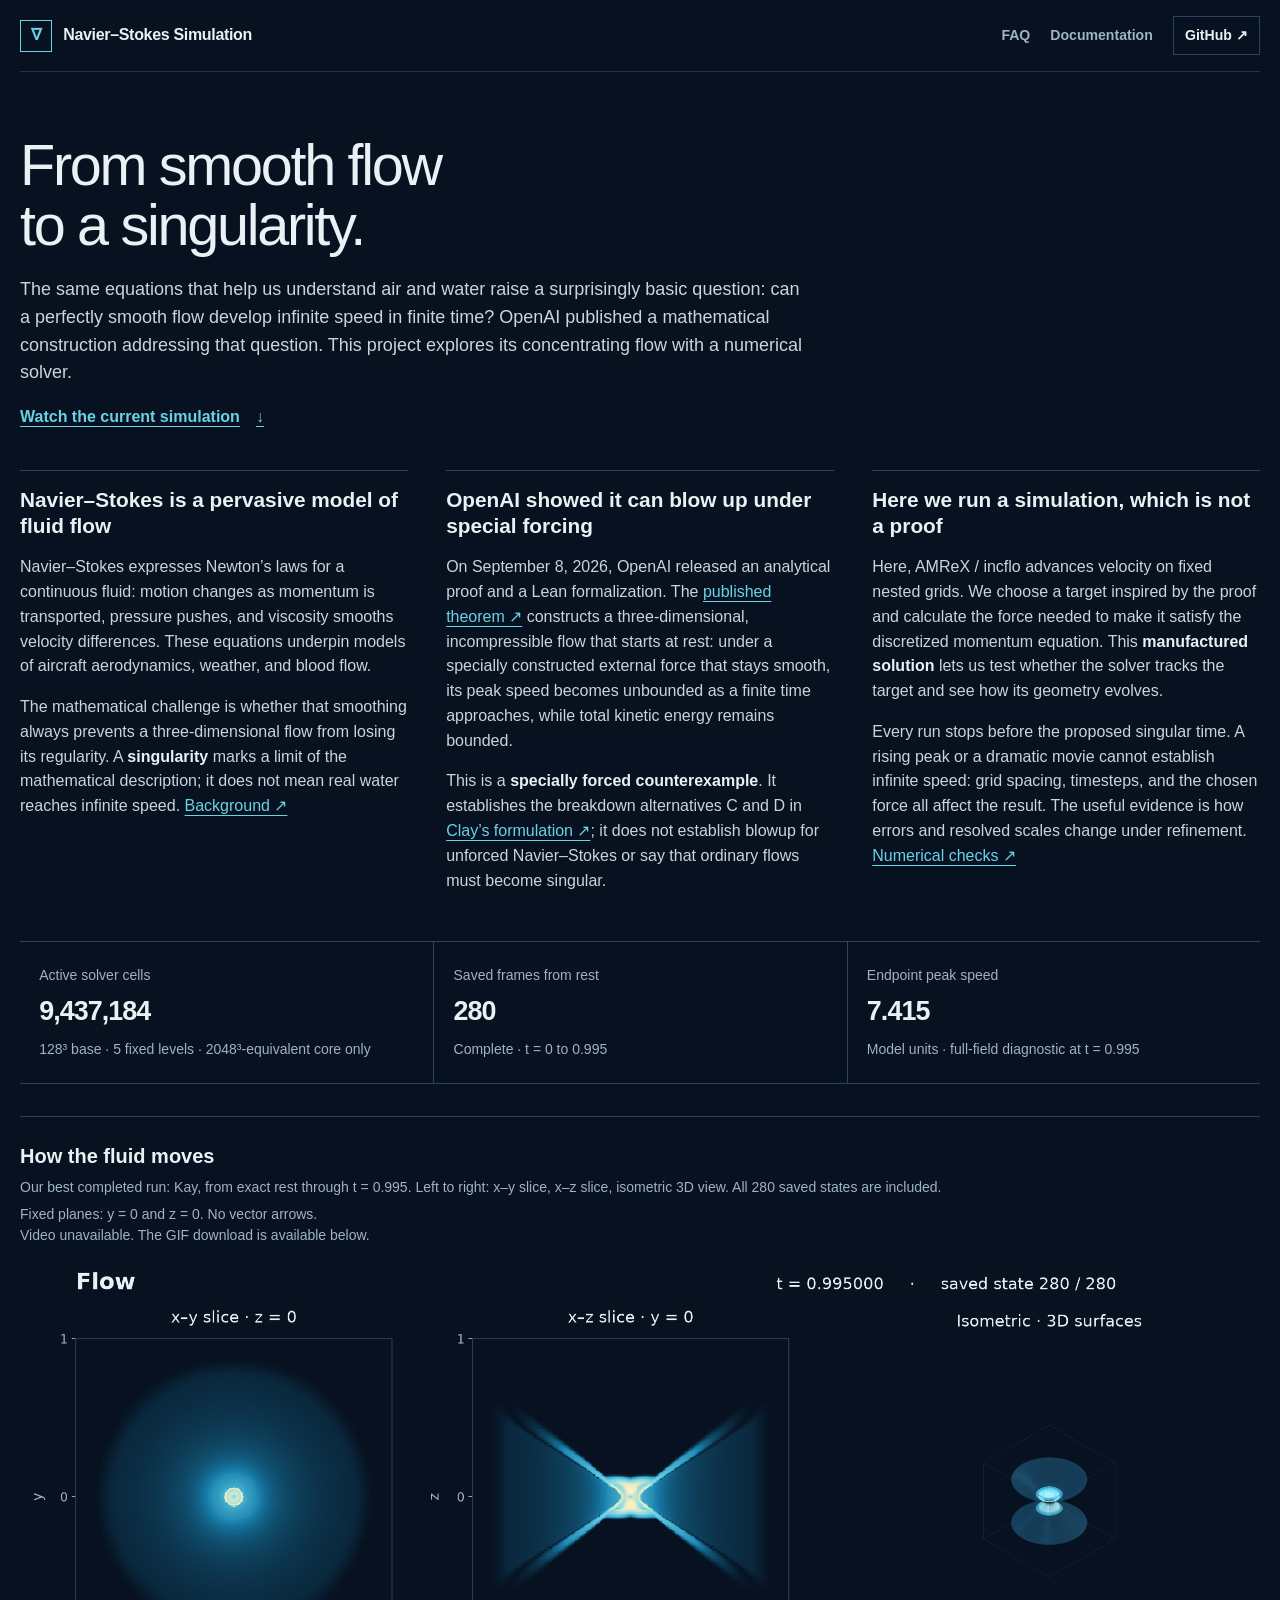
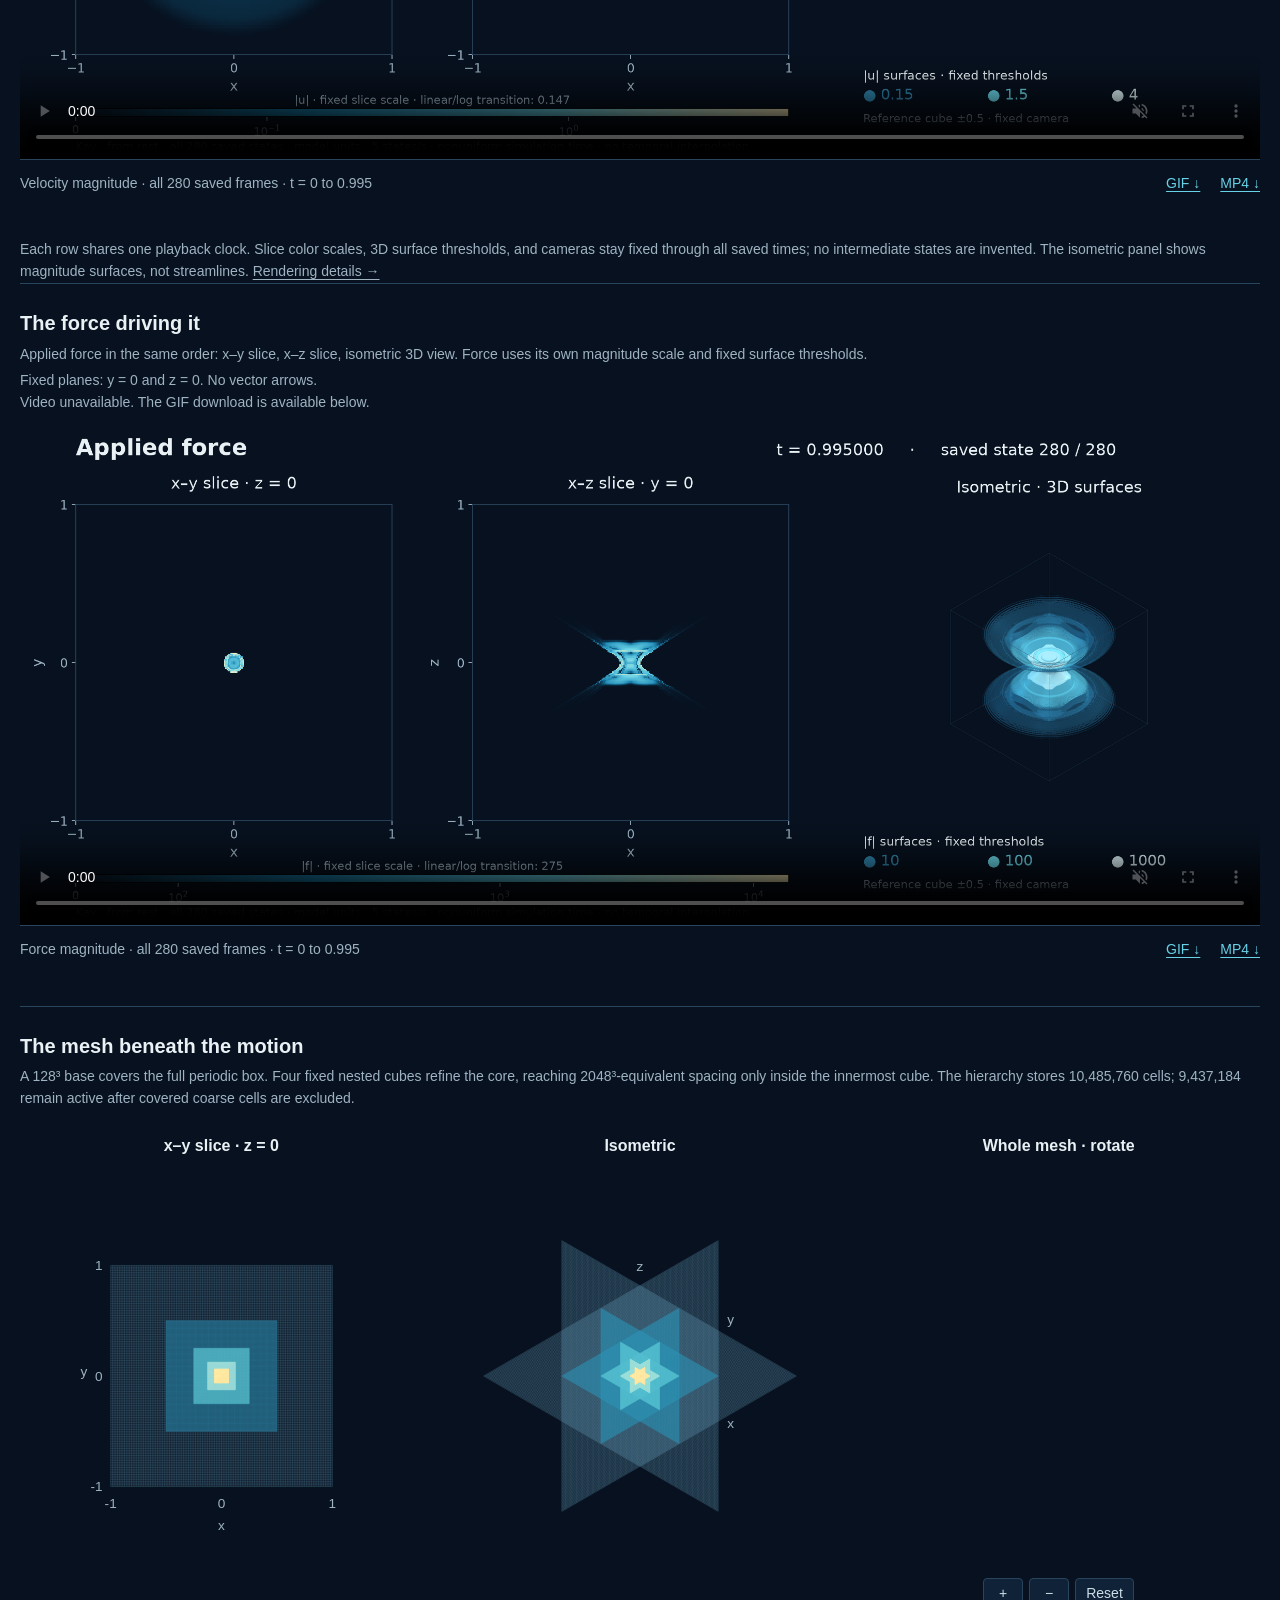
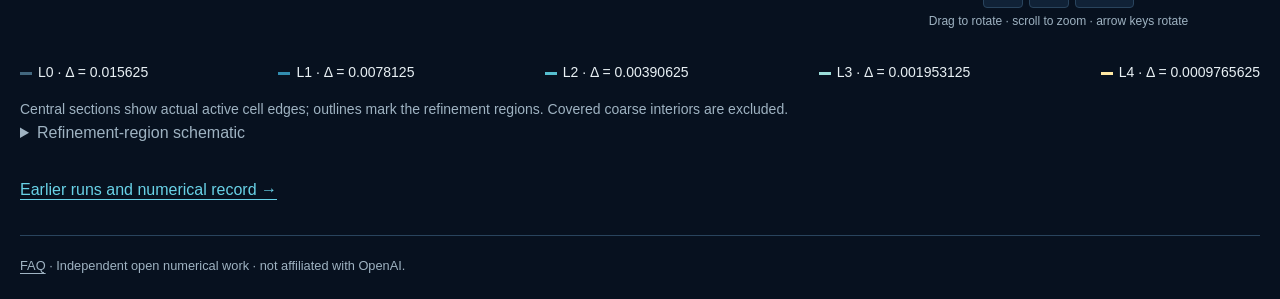
==== site/index.html @ e2238eb9 "Feature complete Kay run with audited movies and current storage gate" ====
<!doctype html>
<html lang="en">
  <head>
    <meta charset="utf-8" />
    <meta name="viewport" content="width=device-width, initial-scale=1" />
    <meta
      name="description"
      content="Why Navier–Stokes matters, what OpenAI's singularity proof establishes, and what a finite numerical simulation can show."
    />
    <meta name="theme-color" content="#07111f" />
    <title>From smooth flow to a singularity · Navier–Stokes Simulation</title>
    <link rel="icon" href="favicon.svg" type="image/svg+xml" />
    <link rel="stylesheet" href="styles.css?v=mesh-row-1" />
    <script type="module" src="best.js?v=kay-three-view-1"></script>
  </head>
  <body>
    <a class="skip-link" href="#result">Skip to the simulation</a>
    <header class="site-header">
      <a class="wordmark" href="#top" aria-label="Navier–Stokes lab home">
        <span class="mark" aria-hidden="true">∇</span>
        <span>Navier–Stokes Simulation</span>
      </a>
      <nav aria-label="Project navigation">
        <a href="faq.html">FAQ</a>
        <a href="documentation.html">
          Documentation
        </a>
        <a class="nav-cta" href="https://github.com/cmccomb/navier-stokes-singularity-simulation">
          GitHub ↗
        </a>
      </nav>
    </header>

    <main id="top">
      <section class="intro" aria-labelledby="intro-title">
        <h1 id="intro-title">From smooth flow<br />to a singularity.</h1>
        <p class="intro-lead">
          The same equations that help us understand air and water raise a
          surprisingly basic question: can a perfectly smooth flow develop
          infinite speed in finite time? OpenAI published a mathematical
          construction addressing that question. This project explores its
          concentrating flow with a numerical solver.
        </p>
        <a class="intro-jump" href="#result">Watch the current simulation <span aria-hidden="true">↓</span></a>

        <div class="context-grid">
          <section aria-labelledby="why-ns">
            <h2 id="why-ns">Navier–Stokes is a pervasive model of fluid flow</h2>
            <p>
              Navier–Stokes expresses Newton’s laws for a continuous fluid:
              motion changes as momentum is transported, pressure pushes,
              and viscosity smooths velocity differences. These equations
              underpin models of aircraft aerodynamics, weather, and blood flow.
            </p>
            <p>
              The mathematical challenge is whether that smoothing always
              prevents a three-dimensional flow from losing its regularity.
              A <strong>singularity</strong> marks a limit of the mathematical
              description; it does not mean real water reaches infinite speed.
              <a href="https://openai.com/index/navier-stokes-solution/">Background ↗</a>
            </p>
          </section>
          <section aria-labelledby="what-openai">
            <h2 id="what-openai">OpenAI showed it can blow up under special forcing</h2>
            <p>
              On September 8, 2026, OpenAI released an analytical proof and
              a Lean formalization. The <a href="https://cdn.openai.com/pdf/32d9f210-8b73-45e0-91bc-82a30aef8a9a/navier-stokes.pdf">published theorem ↗</a> constructs a
              three-dimensional, incompressible flow that starts at rest:
              under a specially constructed external force that stays smooth,
              its peak speed becomes unbounded as a finite time approaches, while total
              kinetic energy remains bounded.
            </p>
            <p>
              This is a <strong>specially forced counterexample</strong>.
              It establishes the breakdown alternatives C and D in
              <a href="https://www.claymath.org/wp-content/uploads/2022/06/navierstokes.pdf">Clay’s formulation ↗</a>;
              it does not establish blowup for unforced Navier–Stokes or say
              that ordinary flows must become singular.
            </p>
          </section>
          <section aria-labelledby="why-simulate">
            <h2 id="why-simulate">Here we run a simulation, which is not a proof</h2>
            <p>
              Here, AMReX / incflo advances velocity on fixed nested grids. We choose
              a target inspired by the proof and calculate the force needed
              to make it satisfy the discretized momentum equation. This
              <strong>manufactured solution</strong> lets us test whether the
              solver tracks the target and see how its geometry evolves.
            </p>
            <p>
              Every run stops before the proposed singular time. A rising
              peak or a dramatic movie cannot establish infinite speed:
              grid spacing, timesteps, and the chosen force all affect the
              result. The useful evidence is how errors and resolved scales
              change under refinement.
              <a href="accuracy.html">Numerical checks ↗</a>
            </p>
          </section>
        </div>


      </section>

      <section class="big-numbers" id="result" aria-label="Simulation in numbers">
        <div><p class="number-label">Active solver cells</p><p class="number-value" id="cell-count">9,437,184</p><p class="number-note" id="cell-grid">128³ base · 5 fixed levels · 2048³-equivalent core only</p></div>
        <div><p class="number-label">Saved frames from rest</p><p class="number-value" id="frame-count">280</p><p class="number-note">Complete · t = 0 to 0.995</p></div>
        <div><p class="number-label">Endpoint peak speed</p><p class="number-value" id="peak-speed">7.415</p><p class="number-note" id="speed-time">Model units · full-field diagnostic at t = 0.995</p></div>
      </section>

      <section class="measure featured-measure" aria-labelledby="flow-title">
        <h2 id="flow-title">How the fluid moves</h2>
        <p class="measure-note">Our best completed run: Kay, from exact rest through t = 0.995. Left to right: x–y slice, x–z slice, isometric 3D view. All 280 saved states are included.</p>
        <p class="measure-note" id="flow-view-note">Fixed planes: y = 0 and z = 0. No vector arrows.</p>
        <p class="media-pending" id="flow-pending">Loading the completed velocity movie.</p>
        <figure class="stream-movie three-view" id="flow-figure" hidden>
          <div class="plot-viewport" tabindex="0" role="region" aria-label="Velocity views; scroll horizontally on narrow screens"><video id="flow-video" controls loop muted playsinline preload="metadata" aria-label="Velocity magnitude: x-y slice, x-z slice, then isometric surfaces, synchronized through all saved times"></video></div>
          <p class="plot-scroll-hint">Scroll sideways: x–y → x–z → isometric</p>
          <figcaption>
            <span>Velocity magnitude · <span data-clip-range>saved times</span></span>
            <span class="media-links"><a id="flow-gif" href="media/kay-flow-views.gif" download>GIF ↓</a><a id="flow-mp4" href="media/kay-flow-views.mp4" download>MP4 ↓</a></span>
          </figcaption>
        </figure>
        <p class="measure-note">Each row shares one playback clock. Slice color scales, 3D surface thresholds, and cameras stay fixed through all saved times; no intermediate states are invented. The isometric panel shows magnitude surfaces, not streamlines. <a href="rendering-3d.html">Rendering details →</a></p>
      </section>
      <section class="measure" aria-labelledby="force-title">
        <h2 id="force-title">The force driving it</h2>
        <p class="measure-note">Applied force in the same order: x–y slice, x–z slice, isometric 3D view. Force uses its own magnitude scale and fixed surface thresholds.</p>
        <p class="measure-note" id="force-view-note">Fixed planes: y = 0 and z = 0. No vector arrows.</p>
        <p class="media-pending" id="force-pending">Loading the completed forcing movie.</p>
        <figure class="stream-movie three-view" id="force-figure" hidden>
          <div class="plot-viewport" tabindex="0" role="region" aria-label="Force views; scroll horizontally on narrow screens"><video id="force-video" controls loop muted playsinline preload="metadata" aria-label="Applied force magnitude: x-y slice, x-z slice, then isometric surfaces, synchronized through all saved times"></video></div>
          <p class="plot-scroll-hint">Scroll sideways: x–y → x–z → isometric</p>
          <figcaption>
            <span>Force magnitude · <span data-clip-range>saved times</span></span>
            <span class="media-links"><a id="force-gif" href="media/kay-force-views.gif" download>GIF ↓</a><a id="force-mp4" href="media/kay-force-views.mp4" download>MP4 ↓</a></span>
          </figcaption>
        </figure>
      </section>
      <section class="measure" aria-labelledby="mesh-title">
        <h2 id="mesh-title">The mesh beneath the motion</h2>
        <p class="measure-note">A 128³ base covers the full periodic box. Four fixed nested cubes refine the core, reaching 2048³-equivalent spacing only inside the innermost cube. The hierarchy stores 10,485,760 cells; 9,437,184 remain active after covered coarse cells are excluded.</p>
        <div class="plot-viewport mesh-row-viewport" tabindex="0" role="region" aria-label="Mesh row: x-y, isometric, rotatable whole mesh; scroll horizontally on narrow screens">
          <div class="mesh-row">
            <figure>
              <h3>x–y slice · z = 0</h3>
              <img src="media/mesh-xy.svg?v=kay128" width="800" height="800" loading="lazy" alt="Active native cell edges in the central x-y slice; covered coarse interiors excluded." />
            </figure>
            <figure>
              <h3>Isometric</h3>
              <img src="media/mesh-isometric.svg?v=kay128" width="800" height="800" loading="lazy" alt="Isometric view of three central sections through the active native cells." />
            </figure>
            <figure>
              <h3>Whole mesh · rotate</h3>
              <iframe src="mesh-explorer.html?embed=whole&amp;v=kay128" title="Rotatable whole native mesh" loading="lazy" sandbox="allow-scripts allow-same-origin"></iframe>
            </figure>
          </div>
        </div>
        <p class="plot-scroll-hint mesh-row-hint">Scroll sideways: x–y → isometric → rotatable mesh</p>
        <div class="mesh-row-legend" aria-label="Refinement levels">
          <span style="--level: #42677e">L0 · Δ = 0.015625</span>
          <span style="--level: #328daf">L1 · Δ = 0.0078125</span>
          <span style="--level: #55becf">L2 · Δ = 0.00390625</span>
          <span style="--level: #9bddd9">L3 · Δ = 0.001953125</span>
          <span style="--level: #ffe8a3">L4 · Δ = 0.0009765625</span>
        </div>
        <p class="measure-note">Central sections show actual active cell edges; outlines mark the refinement regions. Covered coarse interiors are excluded.</p>
        <details class="grid-schematic"><summary>Refinement-region schematic</summary>
          <figure class="stream-movie mesh-diagram">
            <div class="plot-viewport" tabindex="0" role="region" aria-label="Refinement regions; scroll horizontally on narrow screens"><img src="media/kay-mesh.svg" width="720" height="432" loading="lazy" alt="Five fixed refinement regions centered in the full box: half-widths 1, 0.5, 0.25, 0.125 and 0.0625. Core spacing is 0.0009765625 model length units. Region boundaries, not individual cells, are drawn." /></div>
            <p class="plot-scroll-hint">Scroll sideways to see the refinement levels →</p>
            <figcaption><span>Fixed refinement regions · not individual cells</span><a href="media/kay-mesh.svg" download>SVG ↓</a></figcaption>
          </figure>
        </details>
        <p class="archive-link"><a href="results.html">Earlier runs and numerical record →</a></p>
      </section>
    </main>

    <footer>
      <p><a href="faq.html">FAQ</a> · Independent open numerical work · not affiliated with OpenAI.</p>
    </footer>
  </body>
</html>
---- site/styles.css ----
:root {
  color-scheme: dark;
  --ink: #07111f;
  --raised: #0c1a2a;
  --line: #29445d;
  --paper: #e9f1f5;
  --muted: #9fb3c2;
  --cyan: #69d2e7;
  --amber: #ffb35c;
  --max: 1240px;
}

* { box-sizing: border-box; }

body {
  margin: 0;
  background: var(--ink);
  color: var(--paper);
  font-family: Arial, Helvetica, sans-serif;
  font-size: 16px;
  line-height: 1.55;
}

a { color: inherit; text-underline-offset: 0.22em; }
a:hover { color: var(--cyan); }
:focus-visible { outline: 3px solid var(--amber); outline-offset: 3px; }

.skip-link {
  position: fixed;
  top: 0.75rem;
  left: 0.75rem;
  z-index: 100;
  padding: 0.6rem 0.8rem;
  background: var(--paper);
  color: var(--ink);
  transform: translateY(-180%);
}
.skip-link:focus { transform: none; }

.site-header,
main,
footer {
  width: min(100% - 2rem, var(--max));
  margin: 0 auto;
}

.site-header {
  display: flex;
  min-height: 4.5rem;
  align-items: center;
  justify-content: space-between;
  border-bottom: 1px solid rgba(105, 210, 231, 0.2);
}

.wordmark {
  display: inline-flex;
  align-items: center;
  gap: 0.7rem;
  font-weight: 750;
  letter-spacing: -0.02em;
  text-decoration: none;
}

.mark {
  display: grid;
  width: 2rem;
  height: 2rem;
  place-items: center;
  border: 1px solid var(--cyan);
  color: var(--cyan);
  font-family: Georgia, serif;
}

.site-header nav { display: flex; align-items: center; gap: 1.25rem; }
.site-header nav a {
  color: var(--muted);
  font-size: 0.88rem;
  font-weight: 700;
  text-decoration: none;
}
.site-header .nav-cta {
  padding: 0.45rem 0.7rem;
  border: 1px solid var(--line);
  color: var(--paper);
}

.intro { padding: clamp(2rem, 5vw, 4rem) 0 2rem; }
.intro h1 { max-width: 54rem; line-height: 1.04; }
.intro-lead { max-width: 49rem; color: #c7d5de; font-size: 1.125rem; }
.intro-jump { display: inline-flex; align-items: center; gap: 1rem; color: var(--cyan); font-weight: 700; }
.context-grid {
  display: grid;
  grid-template-columns: repeat(3, minmax(0, 1fr));
  gap: clamp(1.25rem, 3vw, 2.5rem);
  margin-top: 2.5rem;
}
.context-grid section { min-width: 0; border-top: 1px solid var(--line); padding-top: 1rem; }
.context-grid h2 { margin: 0 0 1rem; font-size: 1.3rem; line-height: 1.25; font-weight: 600; }
.context-grid p { color: #c7d5de; }
.context-grid strong { color: var(--paper); }
.context-grid a { color: var(--cyan); }
.source-links { display: flex; flex-wrap: wrap; gap: 0.65rem 1.5rem; font-size: 0.875rem; }
#result { scroll-margin-top: 1.5rem; }
.media-pending { color: var(--muted); font-size: 0.875rem; }
.stream-movie { max-width: 720px; margin: 1rem 0 2rem; }
.stream-movie.three-view { max-width: none; }
.stream-movie.three-view video, .stream-movie.three-view img { width: 100%; min-width: 1000px; height: auto; }
.grid-schematic { margin-bottom: 2rem; }
.grid-schematic summary { color: var(--muted); cursor: pointer; }
.stream-movie video { display: block; width: 720px; background: #050c16; }
.stream-movie figcaption { display: flex; flex-wrap: wrap; gap: 0.7rem 1.5rem; justify-content: space-between; padding: 0.8rem 0; border-top: 1px solid var(--line); color: var(--muted); font-size: 0.875rem; }
.media-links { display: flex; gap: 1.25rem; }
.media-links a, .archive-link a { color: var(--cyan); }
.archive-link { margin: 1rem 0 2rem; }

.eyebrow {
  display: flex;
  align-items: center;
  gap: 0.55rem;
  margin: 0 0 0.8rem;
  color: var(--cyan);
  font-size: 0.78rem;
  font-weight: 800;
  letter-spacing: 0.1em;
  text-transform: uppercase;
}

.status-dot {
  width: 0.55rem;
  height: 0.55rem;
  background: var(--cyan);
  border-radius: 50%;
  box-shadow: 0 0 0 0.28rem rgba(105, 210, 231, 0.12);
}

h1, p, figure, dl, dd { margin-top: 0; }
h1 {
  max-width: none;
  margin-bottom: 1.25rem;
  font-family: inherit;
  font-size: clamp(2.8rem, 4.5vw, 4.3rem);
  font-weight: 500;
  letter-spacing: -0.04em;
  line-height: 0.96;
}
.math { font-family: Georgia, serif; font-style: italic; }
.dek {
  max-width: 37rem;
  margin-bottom: 1.5rem;
  color: #c1d0da;
  font-size: 1.05rem;
}

.gif-card {
  overflow: hidden;
  margin: 0;
  background: var(--ink);
}
.gif-card img { display: block; width: 100%; height: auto; background: var(--ink); }
.gif-card figcaption {
  display: flex;
  align-items: center;
  justify-content: space-between;
  gap: 1rem;
  padding: 0.9rem 1rem;
  border-top: 1px solid var(--line);
}
.gif-card figcaption strong, .gif-card figcaption span { display: block; }
.gif-card figcaption span { color: var(--muted); font-size: 0.875rem; }
.gif-card figcaption a {
  flex: 0 0 auto;
  padding: 0.32rem 0.55rem;
  border: 1px solid var(--line);
  font-size: 0.875rem;
  font-weight: 800;
  text-decoration: none;
}

.gif-grid {
  display: grid;
  grid-template-columns: repeat(2, minmax(0, 1fr));
  gap: 1rem;
  padding-bottom: 2rem;
}

.gif-grid-single {
  grid-template-columns: minmax(0, 46rem);
}

.featured-measure {
  border-top-color: var(--cyan);
}

.gif-card { min-width: 0; }
.gif-card figcaption { padding: 0.85rem 0; align-items: flex-start; }
.gif-card figcaption > div { min-width: 0; }

footer {
  min-height: 4rem;
  padding: 1.25rem 0;
  border-top: 1px solid var(--line);
  color: var(--muted);
  font-size: 0.8rem;
}
footer p { margin-bottom: 0; }

.measure { border-top: 1px solid var(--line); padding-top: 1.5rem; }
.measure h2 { margin: 0; font-size: 1.25rem; font-weight: 600; }
.measure-note, .grid-note { color: var(--muted); font-size: 0.875rem; }
.measure-note { margin: 0.3rem 0 0; }

.docs-hero {
  max-width: 52rem;
  padding: clamp(3.5rem, 8vw, 7rem) 0 2.5rem;
}

.docs-hero h1,
.doc-page h1 {
  margin-bottom: 1rem;
}

.docs-hero .dek {
  max-width: 46rem;
}

.docs-grid {
  display: grid;
  grid-template-columns: repeat(2, minmax(0, 1fr));
  gap: 1rem;
  padding: 1.5rem 0 4rem;
  border-top: 1px solid var(--line);
}

.docs-card {
  min-height: 12rem;
  padding: 1.4rem;
  border: 1px solid var(--line);
  background: var(--raised);
  text-decoration: none;
}

.docs-card:hover {
  border-color: var(--cyan);
}

.docs-card .card-number {
  display: block;
  margin-bottom: 2rem;
  color: var(--cyan);
  font-size: 0.75rem;
  font-weight: 800;
  letter-spacing: 0.1em;
}

.docs-card h2 {
  margin: 0 0 0.45rem;
  font-size: 1.4rem;
}

.docs-card p {
  margin: 0;
  color: var(--muted);
}

.docs-shell {
  display: grid;
  grid-template-columns: 13rem minmax(0, 48rem);
  gap: clamp(2rem, 6vw, 5rem);
  align-items: start;
  padding: 3rem 0 5rem;
}

.docs-nav {
  position: sticky;
  top: 1.5rem;
  display: grid;
  gap: 0.15rem;
  padding-top: 0.45rem;
}

.docs-nav a {
  padding: 0.5rem 0;
  color: var(--muted);
  font-size: 0.9rem;
  font-weight: 700;
  text-decoration: none;
}

.docs-nav a[aria-current="page"] {
  color: var(--cyan);
}

.doc-page {
  min-width: 0;
}

.doc-page > .eyebrow {
  margin-bottom: 1rem;
}

.doc-page h1 {
  font-size: clamp(2.6rem, 6vw, 4.5rem);
}

.doc-page h2 {
  margin: 3.25rem 0 0.8rem;
  padding-top: 1.2rem;
  border-top: 1px solid var(--line);
  font-size: 1.55rem;
}

.doc-page h3 {
  margin: 2rem 0 0.6rem;
  font-size: 1.1rem;
}

.doc-page p,
.doc-page li {
  color: #c7d5de;
}

.doc-page a {
  color: var(--cyan);
}

.doc-page code,
.equation {
  font-family: "SFMono-Regular", Consolas, monospace;
  font-size: 0.92em;
}

.equation,
.callout {
  overflow-x: auto;
  margin: 1.25rem 0;
  padding: 1rem 1.1rem;
  border-left: 3px solid var(--cyan);
  background: var(--raised);
  color: var(--paper);
}

.callout.warning {
  border-left-color: var(--amber);
}

.doc-page table {
  width: 100%;
  margin: 1.25rem 0;
  border-collapse: collapse;
  font-variant-numeric: tabular-nums;
}

.doc-page th,
.doc-page td {
  padding: 0.65rem 0.55rem;
  border-bottom: 1px solid var(--line);
  text-align: left;
}

.doc-page th {
  color: var(--muted);
  font-size: 0.8rem;
  letter-spacing: 0.04em;
  text-transform: uppercase;
}

.doc-page pre {
  overflow-x: auto;
  padding: 1rem;
  border: 1px solid var(--line);
  background: #050c16;
  color: var(--paper);
}

.page-links {
  display: flex;
  justify-content: space-between;
  gap: 1rem;
  margin-top: 3.5rem;
  padding-top: 1.5rem;
  border-top: 1px solid var(--line);
}

@media (max-width: 900px) {
  .context-grid { grid-template-columns: 1fr; gap: 0.5rem; }
  .context-grid section { max-width: 48rem; }
  .gif-grid { max-width: 100%; margin-inline: auto; }
}

@media (max-width: 680px) {
  .site-header nav a:not(.nav-cta) { display: none; }
  h1 { font-size: clamp(2.65rem, 14vw, 4rem); }
  .gif-grid { grid-template-columns: 1fr; }
  .wordmark { gap: 0.45rem; font-size: 0.875rem; }
  .site-header { gap: 0.5rem; }
  .site-header nav { gap: 0; flex-shrink: 0; }
  .docs-grid { grid-template-columns: 1fr; }
  .docs-shell { grid-template-columns: 1fr; padding-top: 2rem; }
  .docs-nav {
    position: static;
    grid-template-columns: repeat(3, minmax(0, 1fr));
    padding-bottom: 1.25rem;
    border-bottom: 1px solid var(--line);
  }
  .docs-nav a { padding-right: 0.4rem; }
  .page-links { flex-direction: column; }
}

.view-tabs { display: flex; gap: 0.3rem; margin: 1rem 0; }
.view-tabs button, .refresh-3d { padding: 0.55rem 1rem; border: 1px solid var(--line); background: transparent; color: var(--muted); font: inherit; font-size: 1rem; cursor: pointer; }
.view-tabs button[aria-selected="true"] { border-color: var(--cyan); background: var(--raised); color: var(--paper); }
.view-tabs button:disabled { cursor: wait; opacity: 0.5; }
.volume-panel { max-width: 960px; }
.volume-panel iframe { display: block; width: 100%; height: 760px; margin-top: 1rem; border: 0; background: var(--ink); }
.volume-link { margin: 0.8rem 0 2rem; font-size: 0.875rem; color: var(--cyan); }
.refresh-3d { color: var(--cyan); margin-top: 0.7rem; }
[hidden] { display: none !important; }

.faq-page { max-width: 52rem; padding-block: 3rem; }
.big-numbers { display: grid; grid-template-columns: repeat(3, minmax(0, 1fr)); margin: 0 0 2rem; border-block: 1px solid var(--line); }
.big-numbers > div { padding: 1.4rem 1.2rem; min-width: 0; }
.big-numbers > div + div { border-left: 1px solid var(--line); }
.number-label { color: var(--muted); font-size: 0.875rem; margin-bottom: 0.55rem; }
.number-value { font-size: clamp(1.6rem, 2.1vw, 2rem); line-height: 1.25; font-weight: 600; font-variant-numeric: tabular-nums; letter-spacing: -0.035em; margin-bottom: 0.65rem; }
.number-note { font-size: 0.875rem; color: var(--muted); margin: 0; }
.number-note a, .mesh-diagram a { color: var(--cyan); }
.mesh-diagram img { display: block; width: 720px; height: auto; }
.plot-viewport { overflow-x: auto; overscroll-behavior-x: contain; }
.plot-scroll-hint { display: none; margin: 0.5rem 0; color: var(--muted); font-size: 0.875rem; }
#mesh-3d { height: clamp(540px, calc(100vw + 170px), 760px); }
@media (max-width: 751px) { .plot-scroll-hint { display: block; } }
@media (max-width: 1032px) { .three-view .plot-scroll-hint { display: block; } }
@media (max-width: 900px) {
  .big-numbers { grid-template-columns: repeat(2, minmax(0, 1fr)); }
  .big-numbers > div:nth-child(3) { border-left: 0; }
  .big-numbers > div:nth-child(n+3) { border-top: 1px solid var(--line); }
}
@media (max-width: 480px) {
  .big-numbers { grid-template-columns: 1fr; }
  .big-numbers > div + div { border-left: 0; border-top: 1px solid var(--line); }
}
/* The third mesh panel stays interactive within the shared row. */
.mesh-row { display: grid; grid-template-columns: repeat(3, minmax(0, 1fr)); gap: 16px; min-width: 1000px; margin-top: 1.5rem; }
.mesh-row figure { margin: 0; min-width: 0; }
.mesh-row h3 { font-size: 1rem; text-align: center; margin: 0 0 1rem; }
.mesh-row img { display: block; width: 100%; height: auto; }
.mesh-row iframe { display: block; width: 100%; aspect-ratio: 1 / 1.17; border: 0; background: var(--ink); }
.mesh-row-legend { display: flex; flex-wrap: wrap; justify-content: space-between; gap: 12px 20px; margin: 1rem 0; font-size: 0.875rem; }
.mesh-row-legend span::before { content: ""; display: inline-block; width: 12px; height: 3px; margin-right: 6px; vertical-align: middle; background: var(--level); }
@media (max-width: 1032px) { .mesh-row-hint { display: block; } }
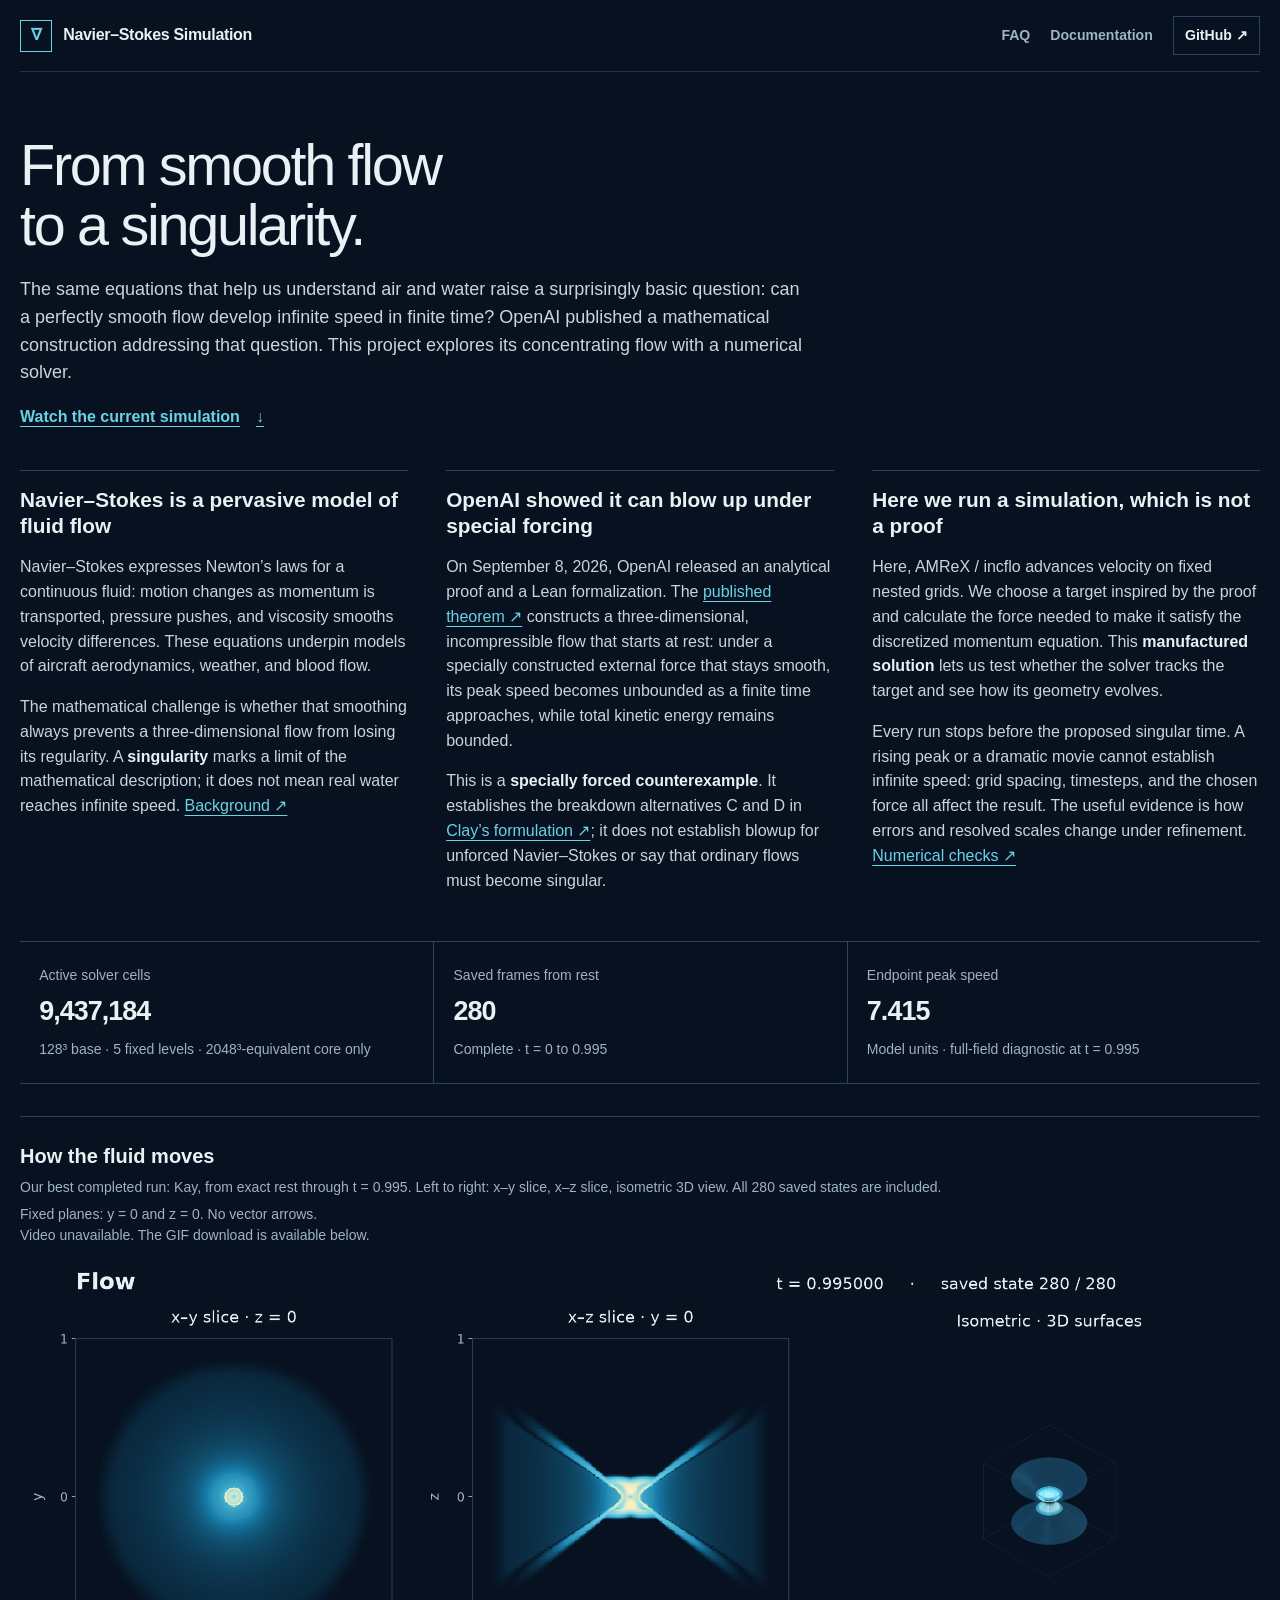
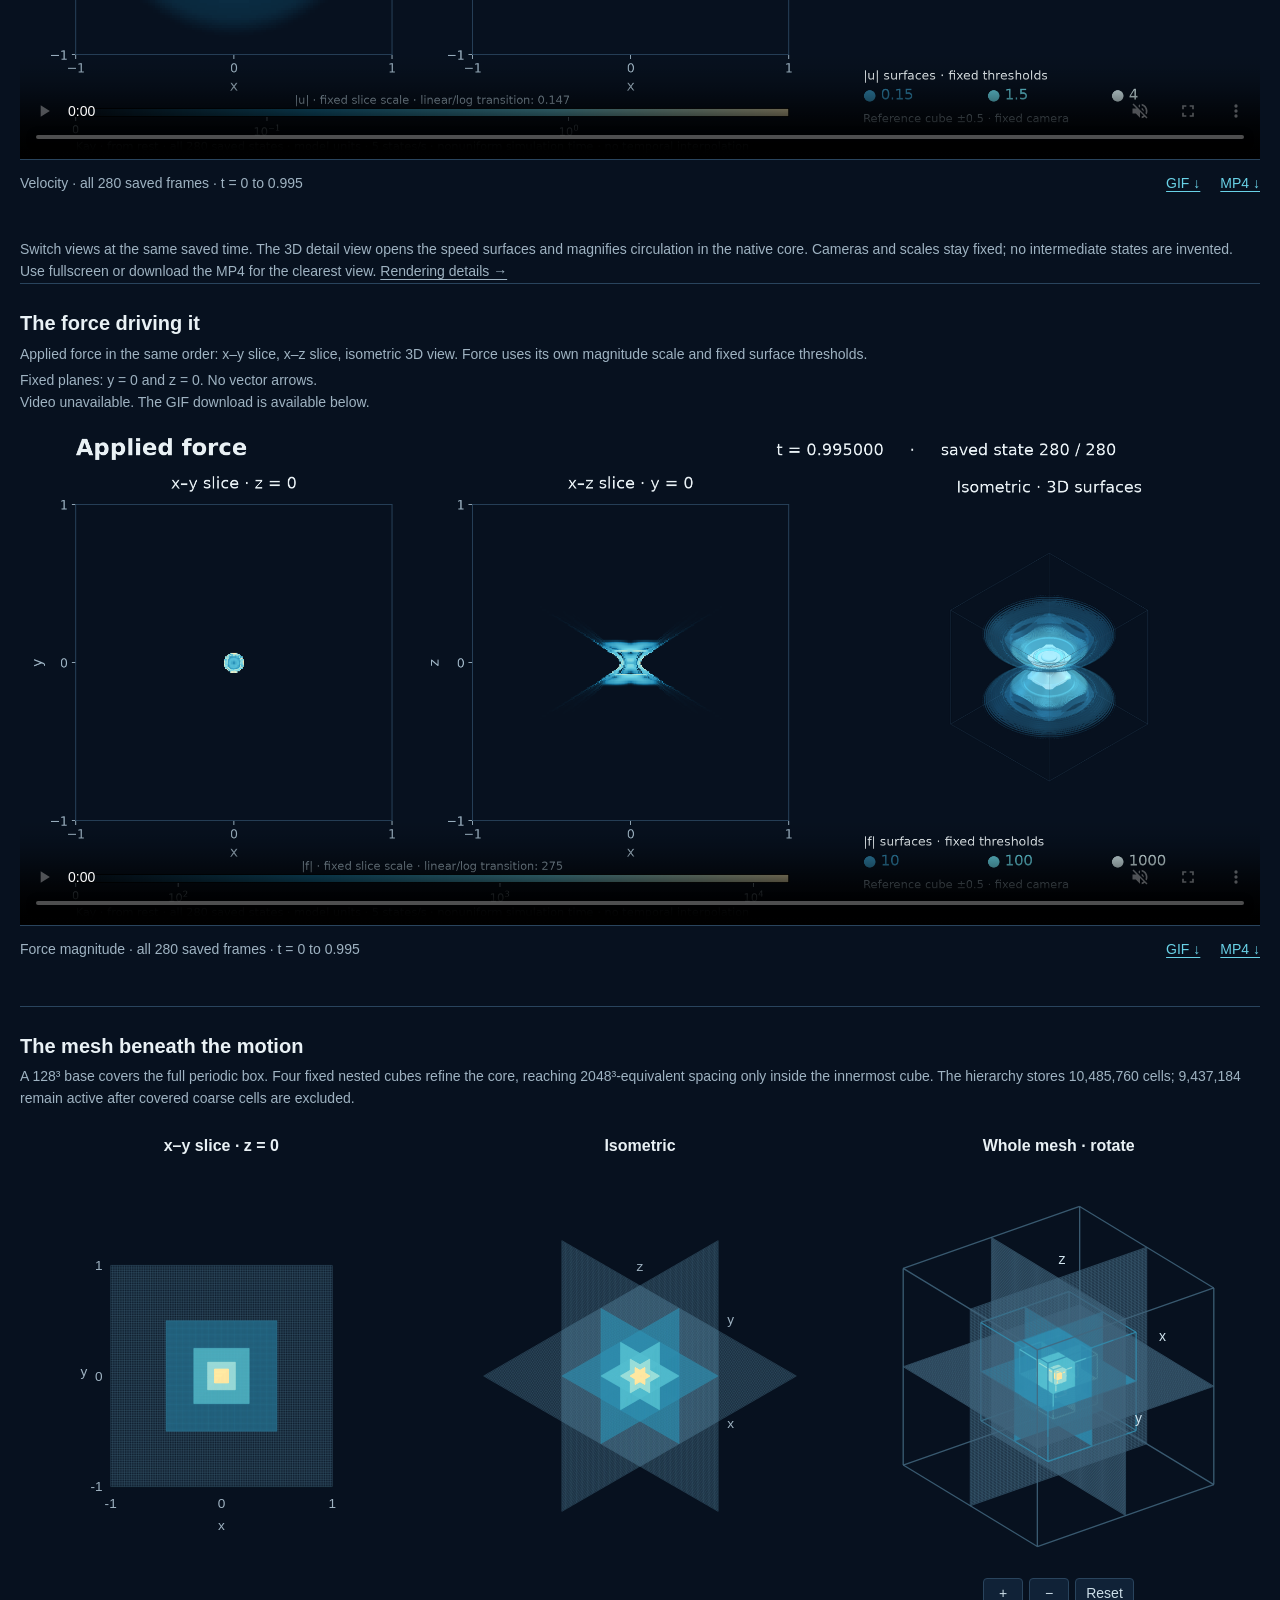
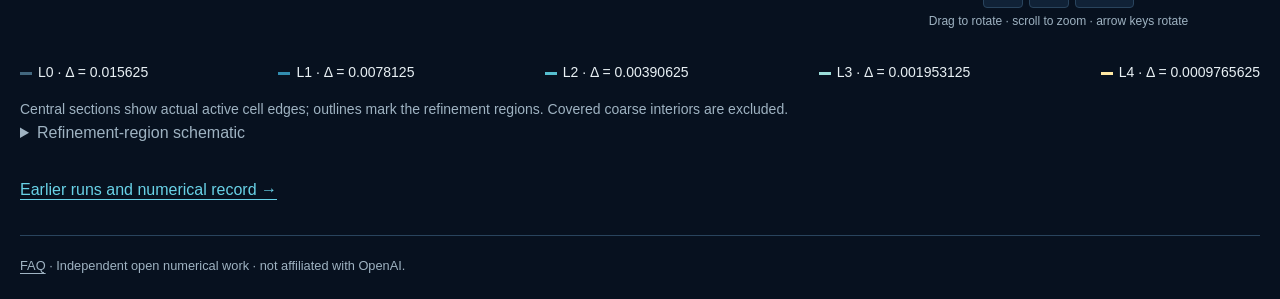
==== commit 51495a0c: "Add playback-preserving 3D detail controls and audited media publication" ====
--- a/site/index.html
+++ b/site/index.html
@@ -10,8 +10,8 @@
     <meta name="theme-color" content="#07111f" />
     <title>From smooth flow to a singularity · Navier–Stokes Simulation</title>
     <link rel="icon" href="favicon.svg" type="image/svg+xml" />
-    <link rel="stylesheet" href="styles.css?v=mesh-row-1" />
-    <script type="module" src="best.js?v=kay-three-view-1"></script>
+    <link rel="stylesheet" href="styles.css?v=detail-3d-1" />
+    <script type="module" src="best.js?v=kay-detail-1"></script>
   </head>
   <body>
     <a class="skip-link" href="#result">Skip to the simulation</a>
@@ -110,26 +110,34 @@
       <section class="measure featured-measure" aria-labelledby="flow-title">
         <h2 id="flow-title">How the fluid moves</h2>
         <p class="measure-note">Our best completed run: Kay, from exact rest through t = 0.995. Left to right: x–y slice, x–z slice, isometric 3D view. All 280 saved states are included.</p>
+        <div class="view-switch" id="flow-switch" role="group" aria-label="Velocity presentation" hidden>
+          <button type="button" id="flow-views" aria-pressed="true" aria-controls="flow-video">Slices + 3D</button>
+          <button type="button" id="flow-detail" aria-pressed="false" aria-controls="flow-video">3D detail <span aria-hidden="true">↗</span></button>
+        </div>
         <p class="measure-note" id="flow-view-note">Fixed planes: y = 0 and z = 0. No vector arrows.</p>
         <p class="media-pending" id="flow-pending">Loading the completed velocity movie.</p>
         <figure class="stream-movie three-view" id="flow-figure" hidden>
           <div class="plot-viewport" tabindex="0" role="region" aria-label="Velocity views; scroll horizontally on narrow screens"><video id="flow-video" controls loop muted playsinline preload="metadata" aria-label="Velocity magnitude: x-y slice, x-z slice, then isometric surfaces, synchronized through all saved times"></video></div>
-          <p class="plot-scroll-hint">Scroll sideways: x–y → x–z → isometric</p>
+          <p class="plot-scroll-hint" id="flow-scroll-hint">Scroll sideways: x–y → x–z → isometric</p>
           <figcaption>
-            <span>Velocity magnitude · <span data-clip-range>saved times</span></span>
+            <span>Velocity · <span data-clip-range>saved times</span></span>
             <span class="media-links"><a id="flow-gif" href="media/kay-flow-views.gif" download>GIF ↓</a><a id="flow-mp4" href="media/kay-flow-views.mp4" download>MP4 ↓</a></span>
           </figcaption>
         </figure>
-        <p class="measure-note">Each row shares one playback clock. Slice color scales, 3D surface thresholds, and cameras stay fixed through all saved times; no intermediate states are invented. The isometric panel shows magnitude surfaces, not streamlines. <a href="rendering-3d.html">Rendering details →</a></p>
+        <p class="measure-note">Switch views at the same saved time. The 3D detail view opens the speed surfaces and magnifies circulation in the native core. Cameras and scales stay fixed; no intermediate states are invented. Use fullscreen or download the MP4 for the clearest view. <a href="rendering-3d.html">Rendering details →</a></p>
       </section>
       <section class="measure" aria-labelledby="force-title">
         <h2 id="force-title">The force driving it</h2>
         <p class="measure-note">Applied force in the same order: x–y slice, x–z slice, isometric 3D view. Force uses its own magnitude scale and fixed surface thresholds.</p>
+        <div class="view-switch" id="force-switch" role="group" aria-label="Force presentation" hidden>
+          <button type="button" id="force-views" aria-pressed="true" aria-controls="force-video">Slices + 3D</button>
+          <button type="button" id="force-detail" aria-pressed="false" aria-controls="force-video">3D detail <span aria-hidden="true">↗</span></button>
+        </div>
         <p class="measure-note" id="force-view-note">Fixed planes: y = 0 and z = 0. No vector arrows.</p>
         <p class="media-pending" id="force-pending">Loading the completed forcing movie.</p>
         <figure class="stream-movie three-view" id="force-figure" hidden>
           <div class="plot-viewport" tabindex="0" role="region" aria-label="Force views; scroll horizontally on narrow screens"><video id="force-video" controls loop muted playsinline preload="metadata" aria-label="Applied force magnitude: x-y slice, x-z slice, then isometric surfaces, synchronized through all saved times"></video></div>
-          <p class="plot-scroll-hint">Scroll sideways: x–y → x–z → isometric</p>
+          <p class="plot-scroll-hint" id="force-scroll-hint">Scroll sideways: x–y → x–z → isometric</p>
           <figcaption>
             <span>Force magnitude · <span data-clip-range>saved times</span></span>
             <span class="media-links"><a id="force-gif" href="media/kay-force-views.gif" download>GIF ↓</a><a id="force-mp4" href="media/kay-force-views.mp4" download>MP4 ↓</a></span>
--- a/site/styles.css
+++ b/site/styles.css
@@ -110,6 +110,13 @@
 .stream-movie video { display: block; width: 720px; background: #050c16; }
 .stream-movie figcaption { display: flex; flex-wrap: wrap; gap: 0.7rem 1.5rem; justify-content: space-between; padding: 0.8rem 0; border-top: 1px solid var(--line); color: var(--muted); font-size: 0.875rem; }
 .media-links { display: flex; gap: 1.25rem; }
+.view-switch { display: flex; width: fit-content; gap: 0.25rem; margin: 1rem 0 0.6rem; padding: 0.25rem; border: 1px solid var(--line); border-radius: 0.6rem; background: #0b1827; }
+.view-switch[hidden] { display: none; }
+.view-switch button { cursor: pointer; color: var(--muted); border: 1px solid transparent; border-radius: 0.4rem; padding: 0.65rem 1rem; background: transparent; font: inherit; font-size: 0.875rem; }
+.view-switch button[aria-pressed="true"] { color: #e9f5fa; border-color: #365b70; background: #183345; }
+.view-switch button:hover { color: #e9f5fa; }
+.view-switch button:focus-visible { outline: 2px solid var(--cyan); outline-offset: 3px; }
+.stream-movie.detail-view video { min-width: 820px; }
 .media-links a, .archive-link a { color: var(--cyan); }
 .archive-link { margin: 1rem 0 2rem; }
 
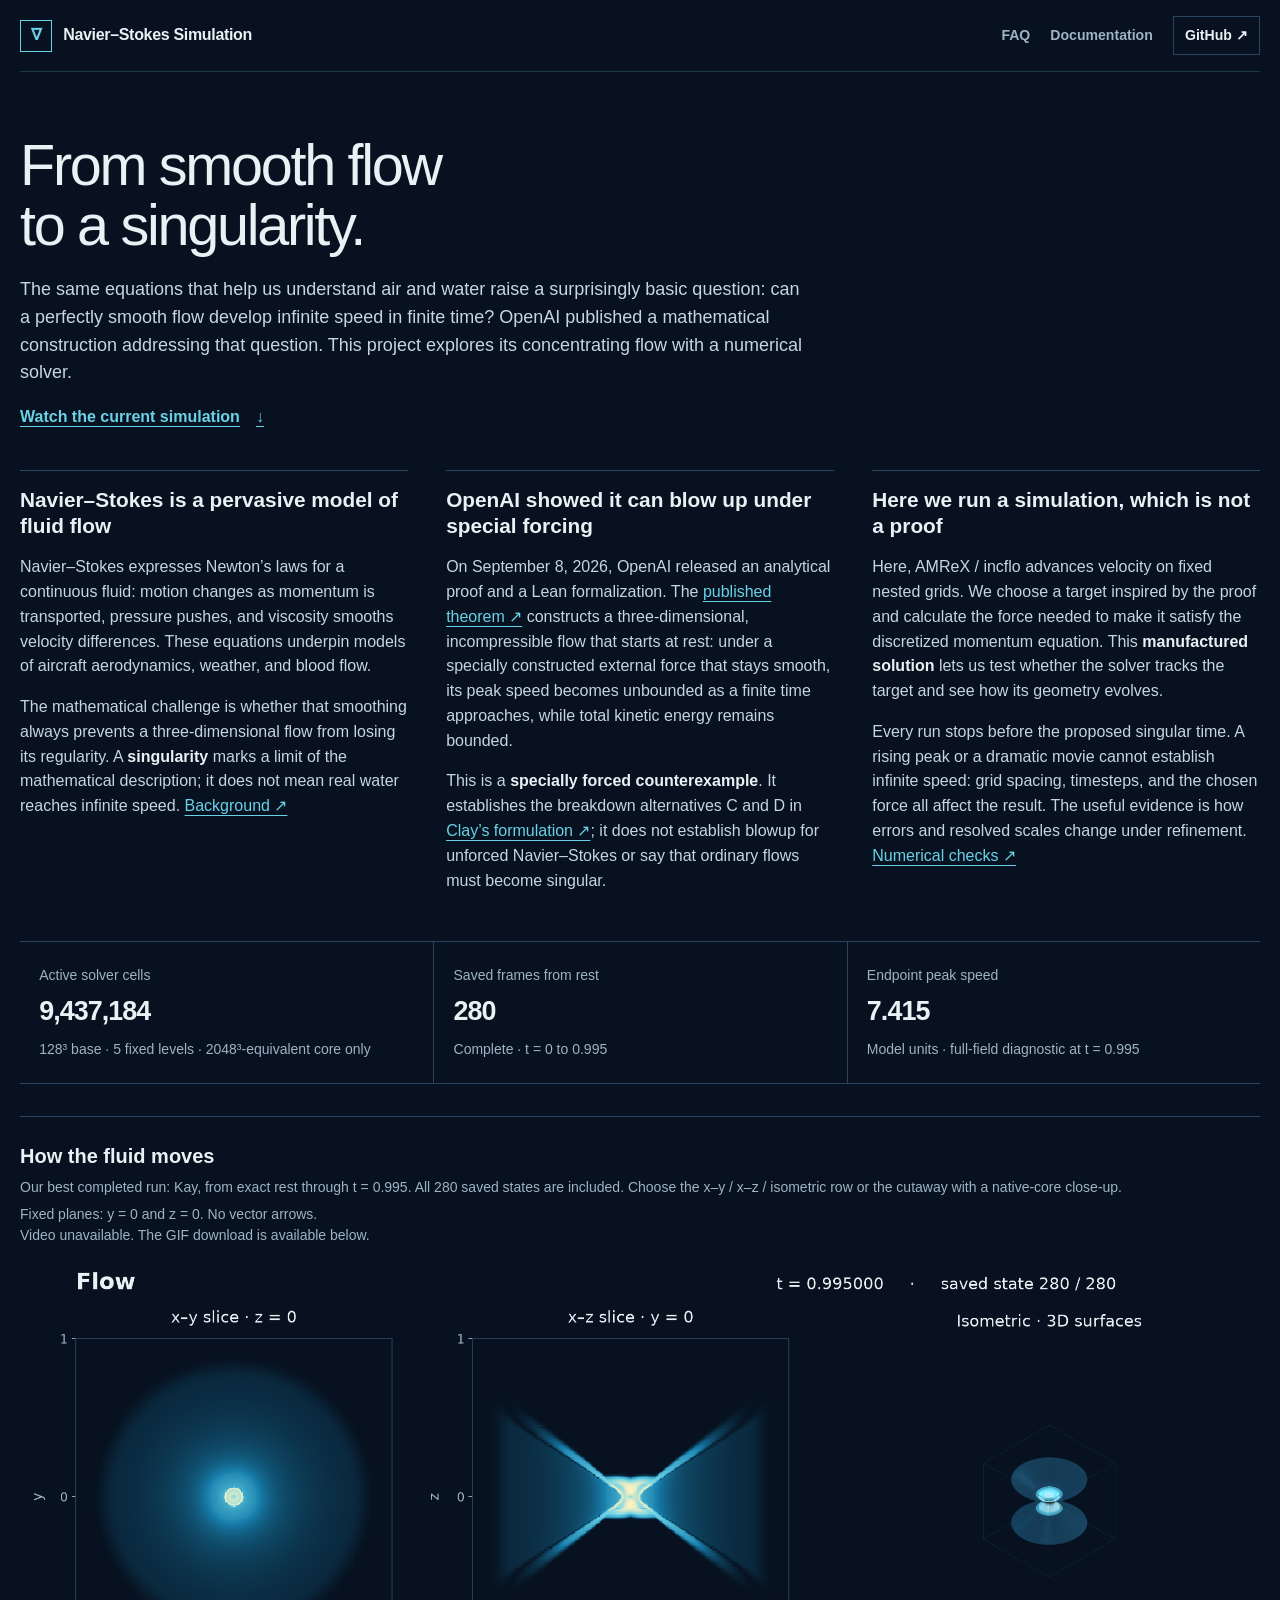
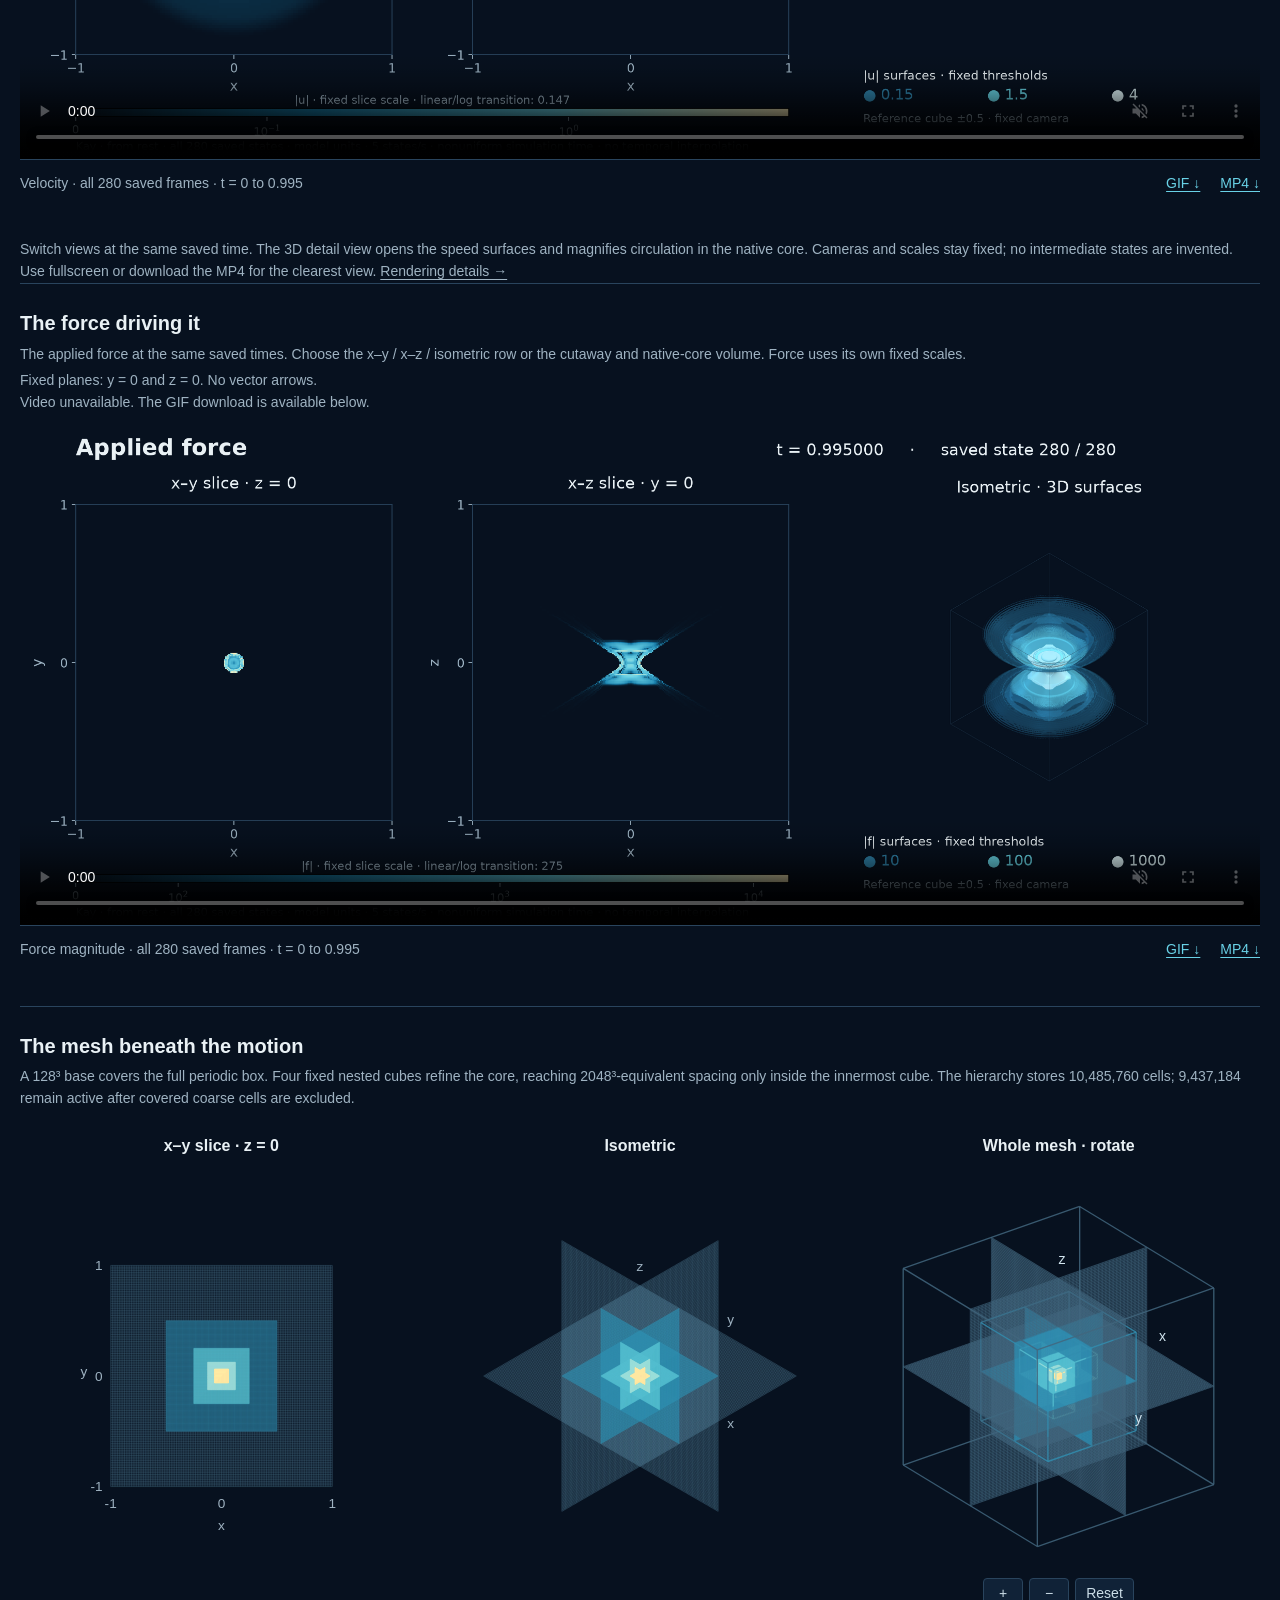
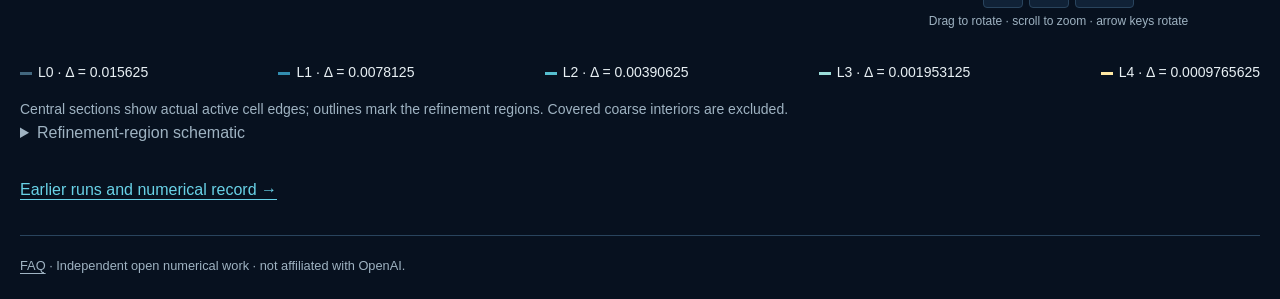
==== commit 62865e74: "Add direct 3D links and preserve the publication storage reserve" ====
--- a/site/index.html
+++ b/site/index.html
@@ -109,10 +109,10 @@
 
       <section class="measure featured-measure" aria-labelledby="flow-title">
         <h2 id="flow-title">How the fluid moves</h2>
-        <p class="measure-note">Our best completed run: Kay, from exact rest through t = 0.995. Left to right: x–y slice, x–z slice, isometric 3D view. All 280 saved states are included.</p>
+        <p class="measure-note">Our best completed run: Kay, from exact rest through t = 0.995. All 280 saved states are included. Choose the x–y / x–z / isometric row or the cutaway with a native-core close-up.</p>
         <div class="view-switch" id="flow-switch" role="group" aria-label="Velocity presentation" hidden>
           <button type="button" id="flow-views" aria-pressed="true" aria-controls="flow-video">Slices + 3D</button>
-          <button type="button" id="flow-detail" aria-pressed="false" aria-controls="flow-video">3D detail <span aria-hidden="true">↗</span></button>
+          <button type="button" id="flow-detail" aria-pressed="false" aria-controls="flow-video">3D detail</button>
         </div>
         <p class="measure-note" id="flow-view-note">Fixed planes: y = 0 and z = 0. No vector arrows.</p>
         <p class="media-pending" id="flow-pending">Loading the completed velocity movie.</p>
@@ -128,10 +128,10 @@
       </section>
       <section class="measure" aria-labelledby="force-title">
         <h2 id="force-title">The force driving it</h2>
-        <p class="measure-note">Applied force in the same order: x–y slice, x–z slice, isometric 3D view. Force uses its own magnitude scale and fixed surface thresholds.</p>
+        <p class="measure-note">The applied force at the same saved times. Choose the x–y / x–z / isometric row or the cutaway and native-core volume. Force uses its own fixed scales.</p>
         <div class="view-switch" id="force-switch" role="group" aria-label="Force presentation" hidden>
           <button type="button" id="force-views" aria-pressed="true" aria-controls="force-video">Slices + 3D</button>
-          <button type="button" id="force-detail" aria-pressed="false" aria-controls="force-video">3D detail <span aria-hidden="true">↗</span></button>
+          <button type="button" id="force-detail" aria-pressed="false" aria-controls="force-video">3D detail</button>
         </div>
         <p class="measure-note" id="force-view-note">Fixed planes: y = 0 and z = 0. No vector arrows.</p>
         <p class="media-pending" id="force-pending">Loading the completed forcing movie.</p>
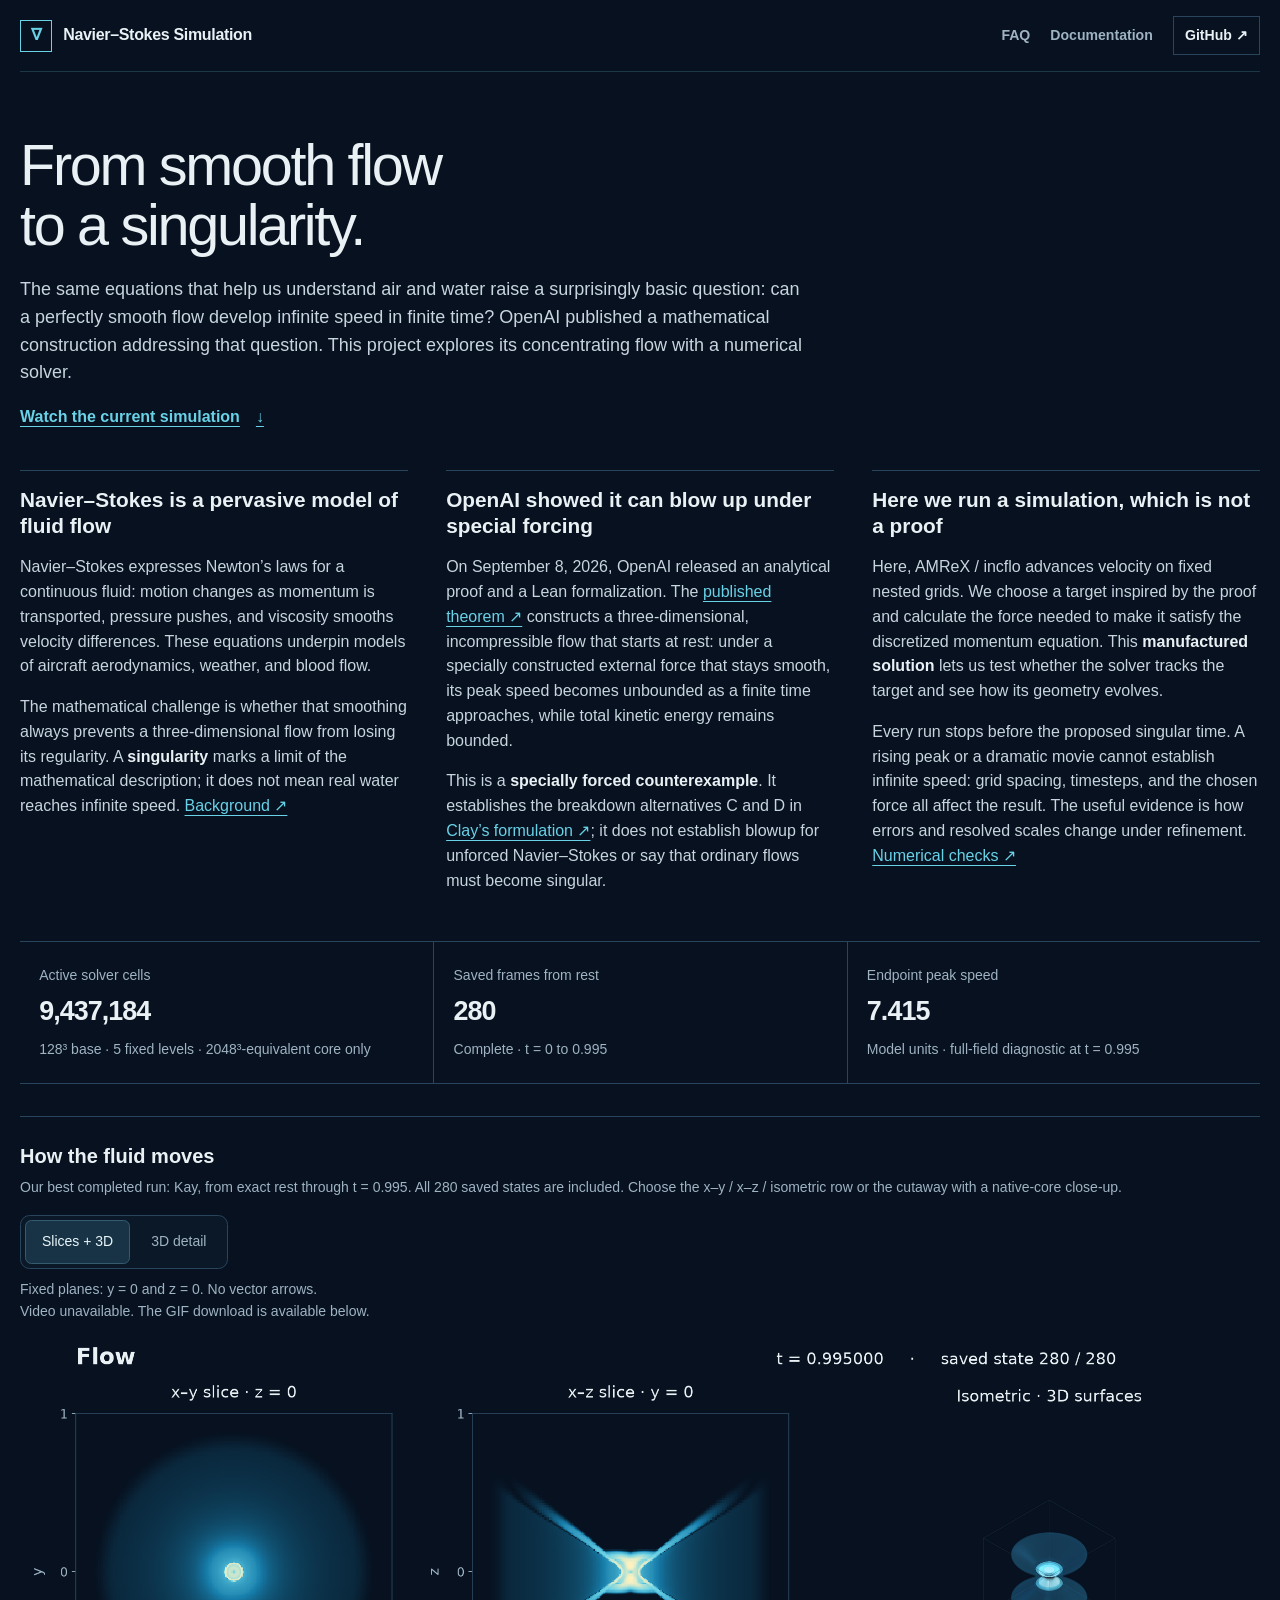
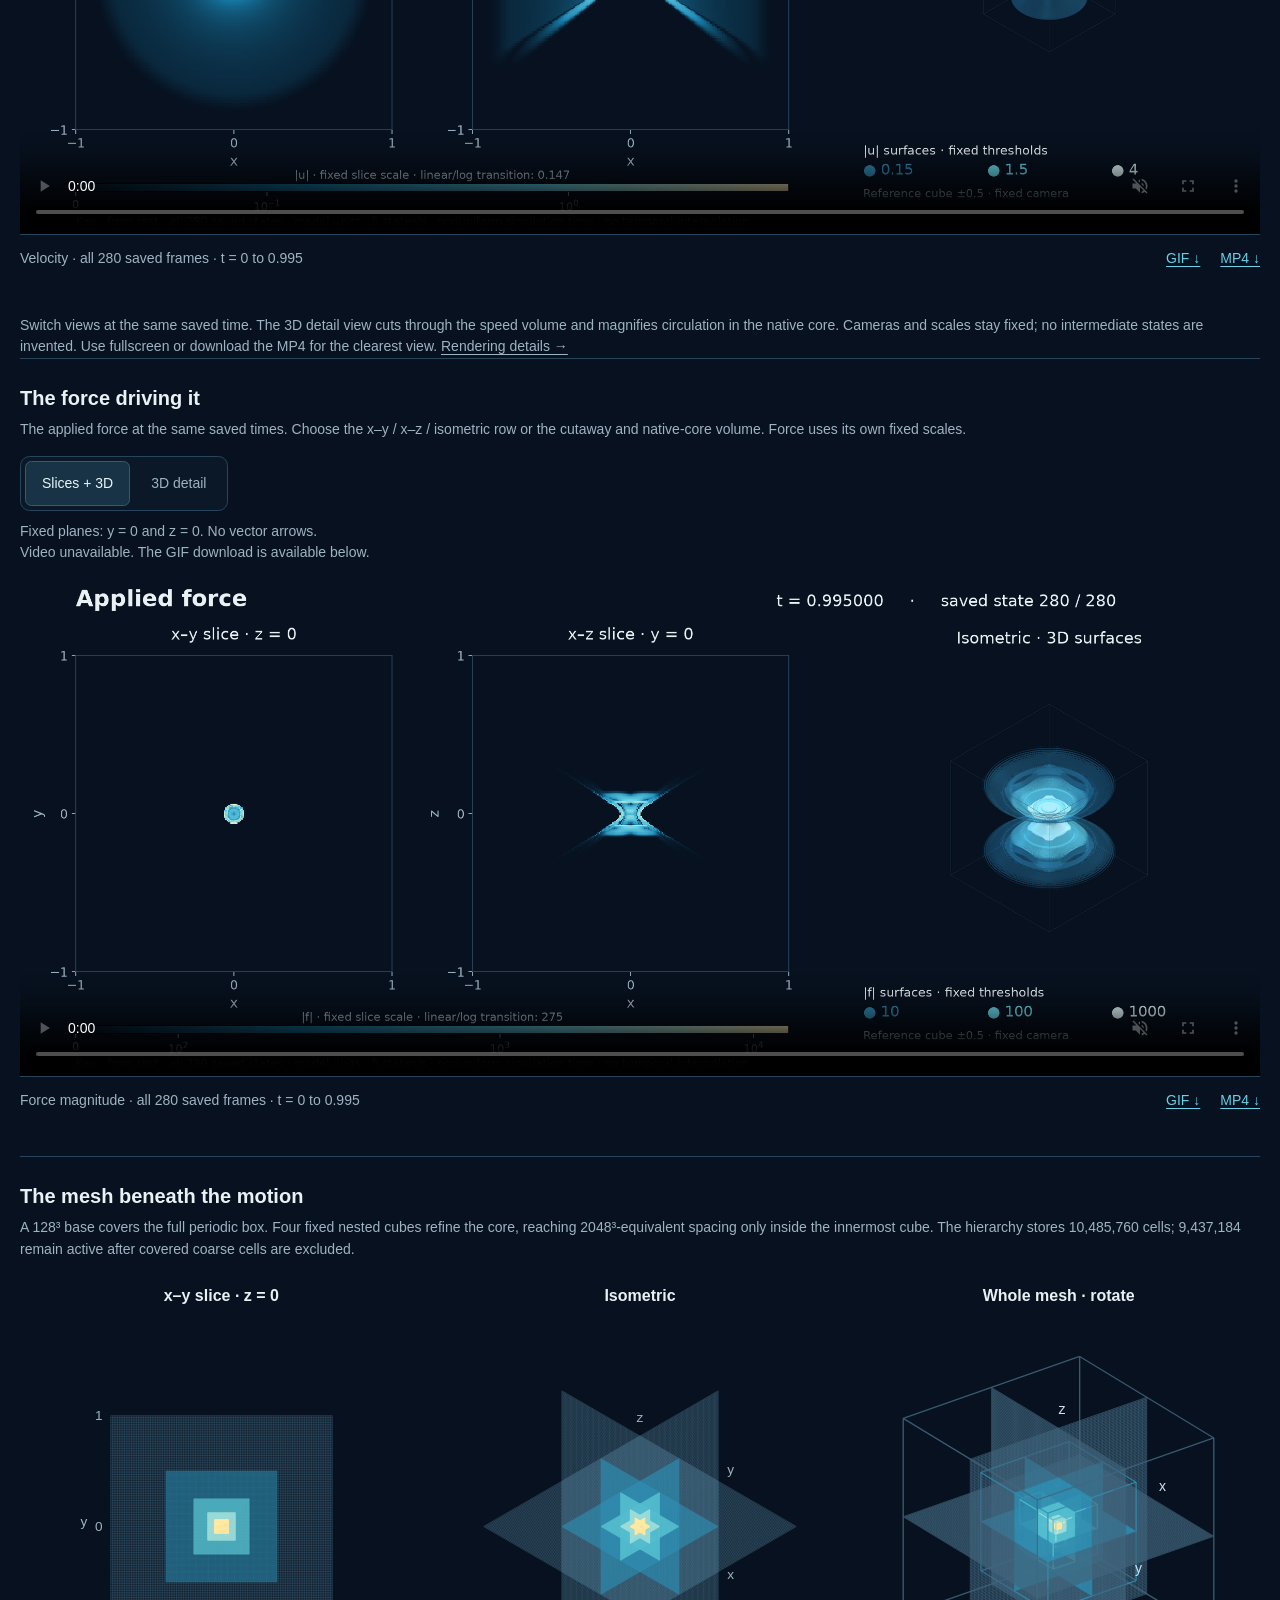
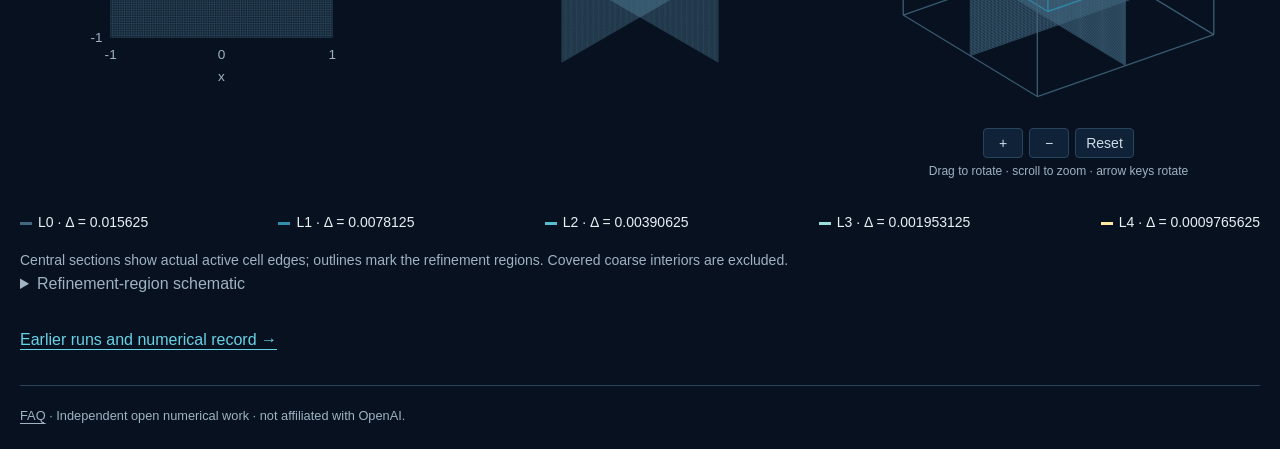
==== commit 0c1d5006: "Publish complete native volume cutaways with velocity maximum markers" ====
--- a/site/index.html
+++ b/site/index.html
@@ -114,7 +114,7 @@
           <button type="button" id="flow-views" aria-pressed="true" aria-controls="flow-video">Slices + 3D</button>
           <button type="button" id="flow-detail" aria-pressed="false" aria-controls="flow-video">3D detail</button>
         </div>
-        <p class="measure-note" id="flow-view-note">Fixed planes: y = 0 and z = 0. No vector arrows.</p>
+        <p class="measure-note" id="flow-view-note" aria-live="polite">Fixed planes: y = 0 and z = 0. No vector arrows.</p>
         <p class="media-pending" id="flow-pending">Loading the completed velocity movie.</p>
         <figure class="stream-movie three-view" id="flow-figure" hidden>
           <div class="plot-viewport" tabindex="0" role="region" aria-label="Velocity views; scroll horizontally on narrow screens"><video id="flow-video" controls loop muted playsinline preload="metadata" aria-label="Velocity magnitude: x-y slice, x-z slice, then isometric surfaces, synchronized through all saved times"></video></div>
@@ -124,7 +124,7 @@
             <span class="media-links"><a id="flow-gif" href="media/kay-flow-views.gif" download>GIF ↓</a><a id="flow-mp4" href="media/kay-flow-views.mp4" download>MP4 ↓</a></span>
           </figcaption>
         </figure>
-        <p class="measure-note">Switch views at the same saved time. The 3D detail view opens the speed surfaces and magnifies circulation in the native core. Cameras and scales stay fixed; no intermediate states are invented. Use fullscreen or download the MP4 for the clearest view. <a href="rendering-3d.html">Rendering details →</a></p>
+        <p class="measure-note">Switch views at the same saved time. The 3D detail view cuts through the speed volume and magnifies circulation in the native core. Cameras and scales stay fixed; no intermediate states are invented. Use fullscreen or download the MP4 for the clearest view. <a href="rendering-3d.html">Rendering details →</a></p>
       </section>
       <section class="measure" aria-labelledby="force-title">
         <h2 id="force-title">The force driving it</h2>
@@ -133,7 +133,7 @@
           <button type="button" id="force-views" aria-pressed="true" aria-controls="force-video">Slices + 3D</button>
           <button type="button" id="force-detail" aria-pressed="false" aria-controls="force-video">3D detail</button>
         </div>
-        <p class="measure-note" id="force-view-note">Fixed planes: y = 0 and z = 0. No vector arrows.</p>
+        <p class="measure-note" id="force-view-note" aria-live="polite">Fixed planes: y = 0 and z = 0. No vector arrows.</p>
         <p class="media-pending" id="force-pending">Loading the completed forcing movie.</p>
         <figure class="stream-movie three-view" id="force-figure" hidden>
           <div class="plot-viewport" tabindex="0" role="region" aria-label="Force views; scroll horizontally on narrow screens"><video id="force-video" controls loop muted playsinline preload="metadata" aria-label="Applied force magnitude: x-y slice, x-z slice, then isometric surfaces, synchronized through all saved times"></video></div>
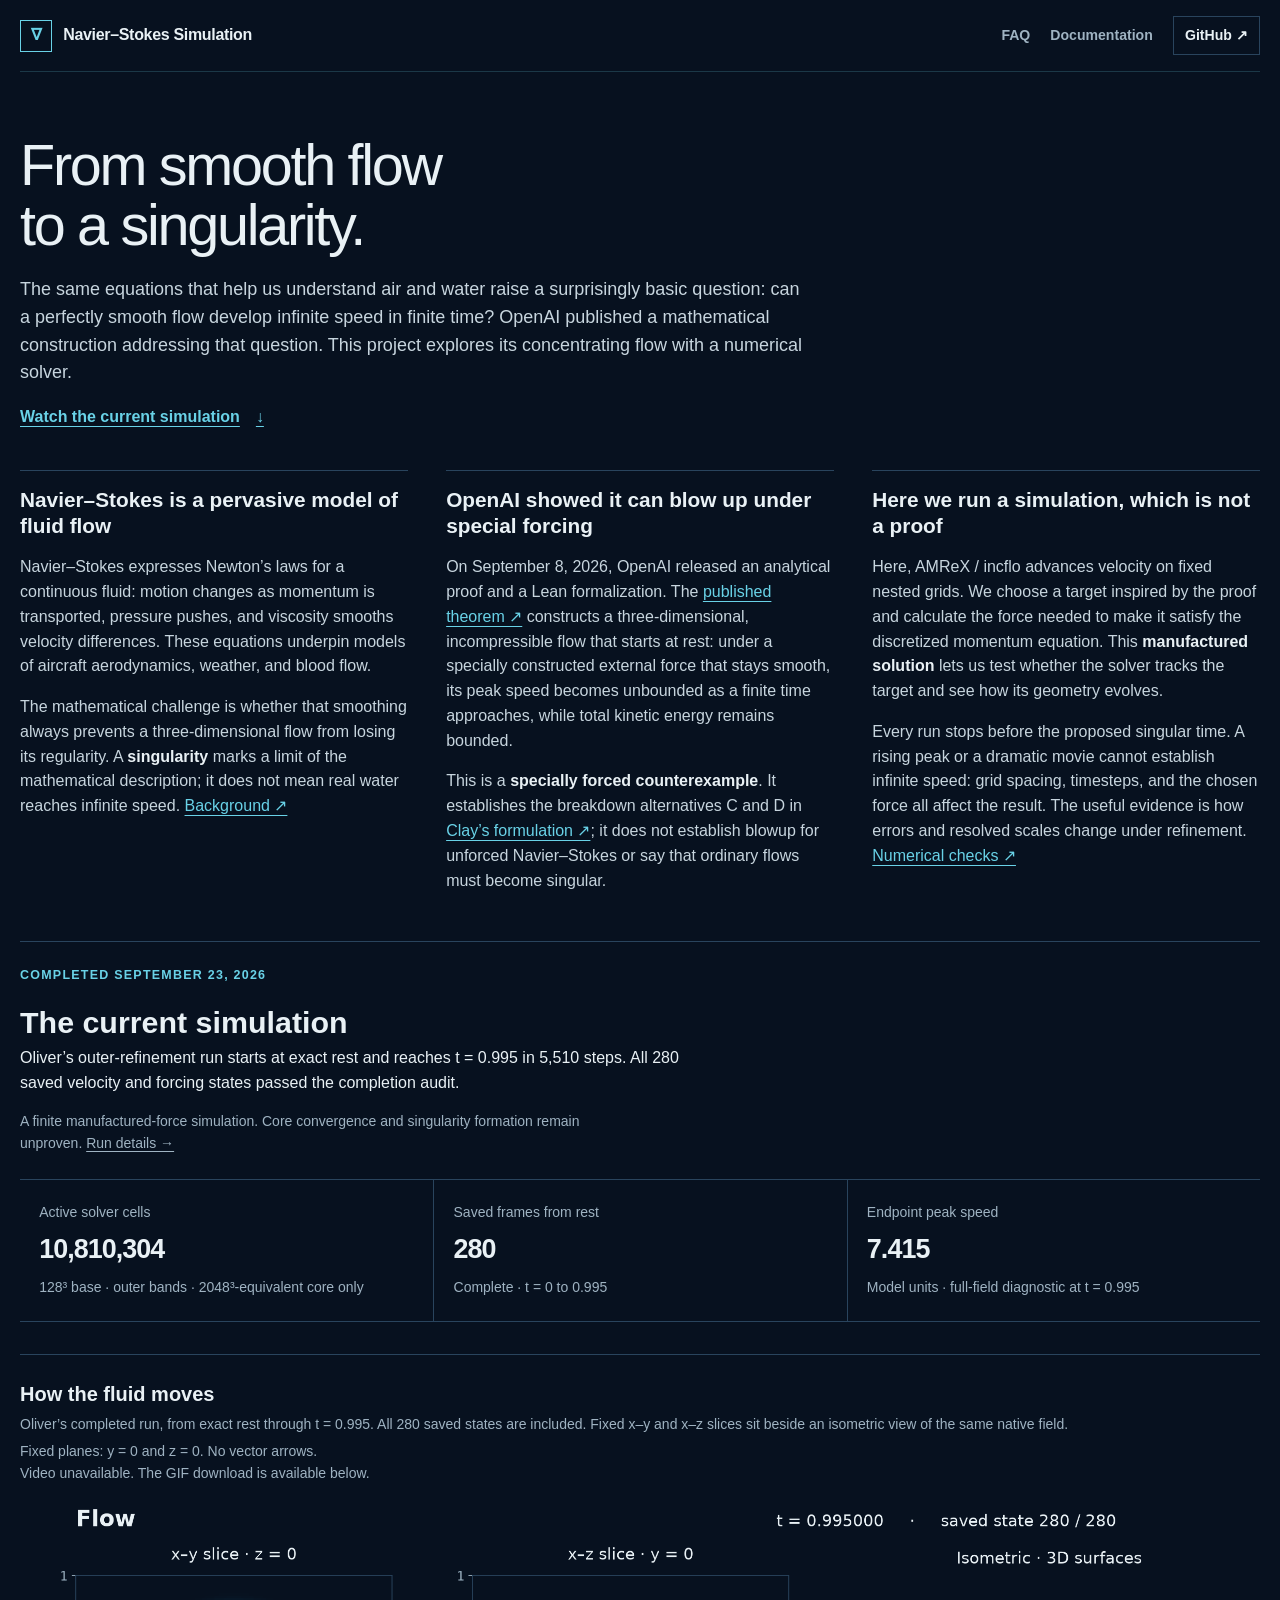
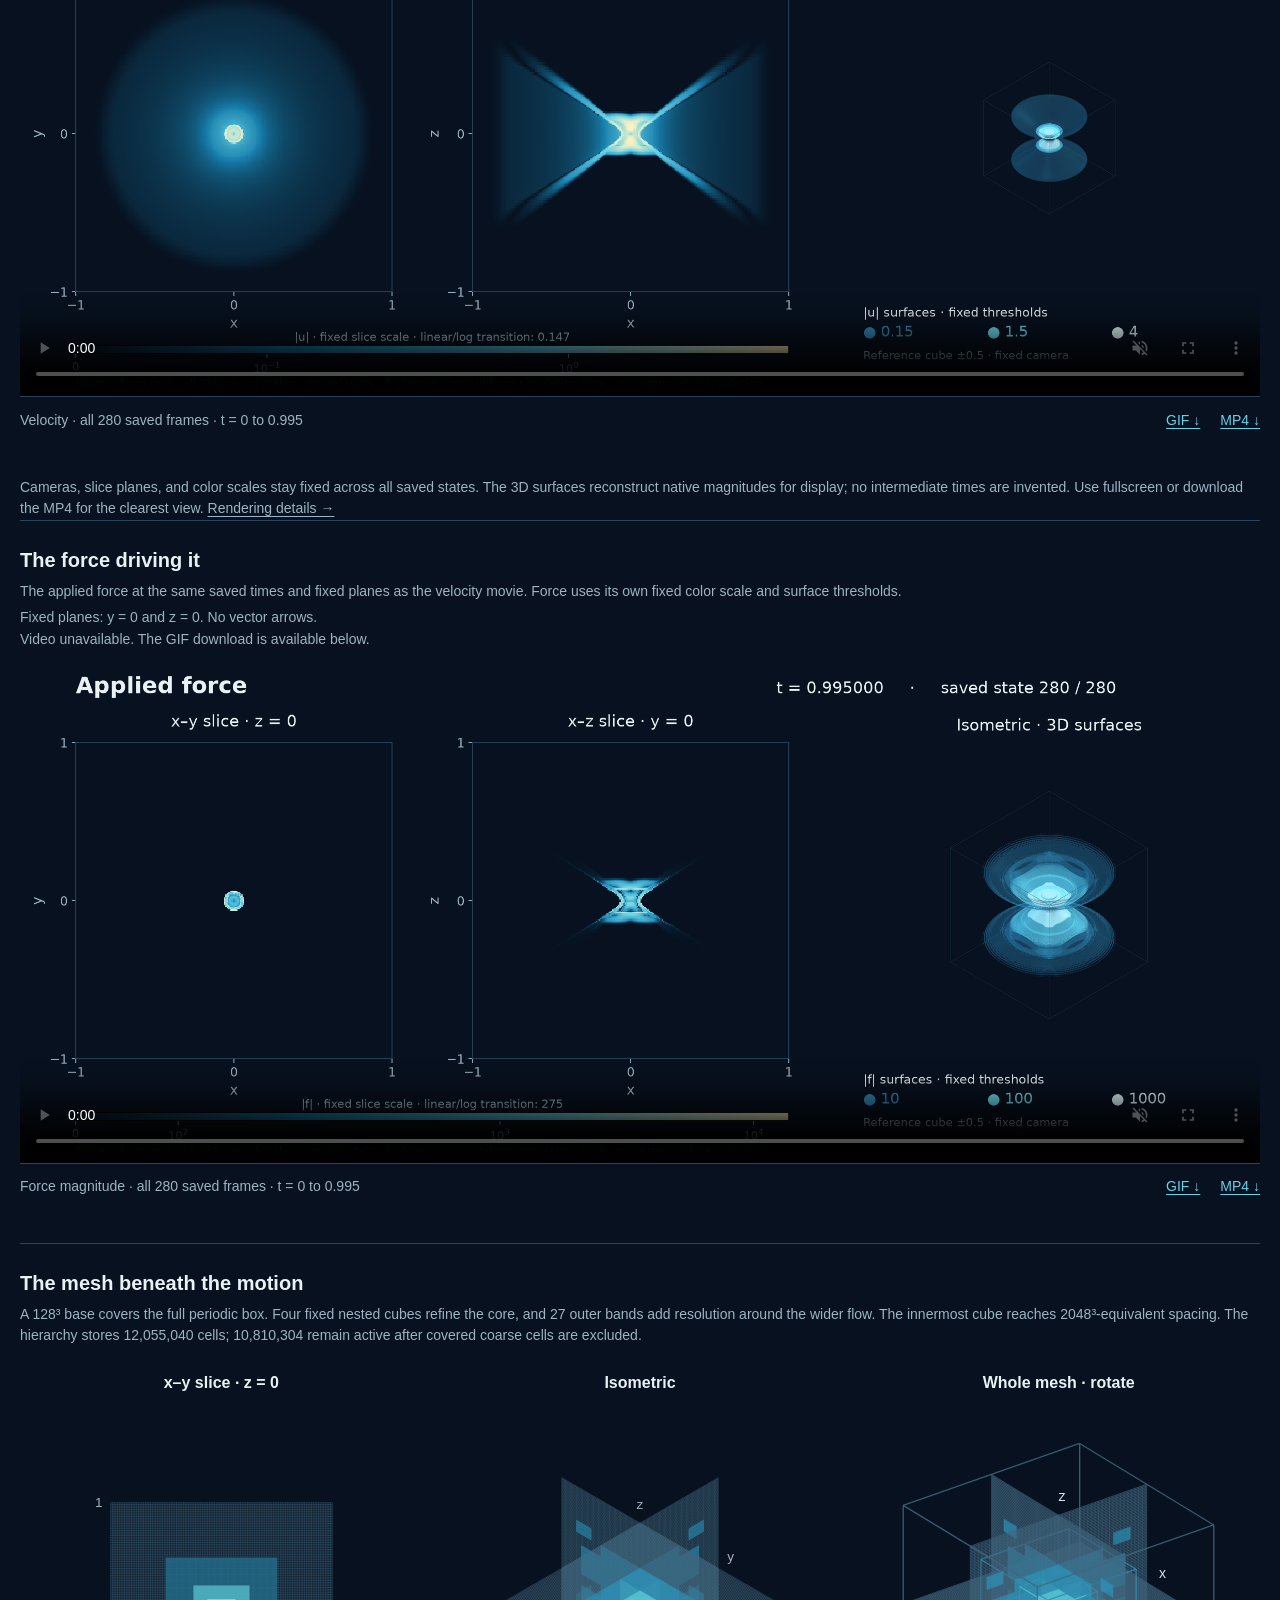
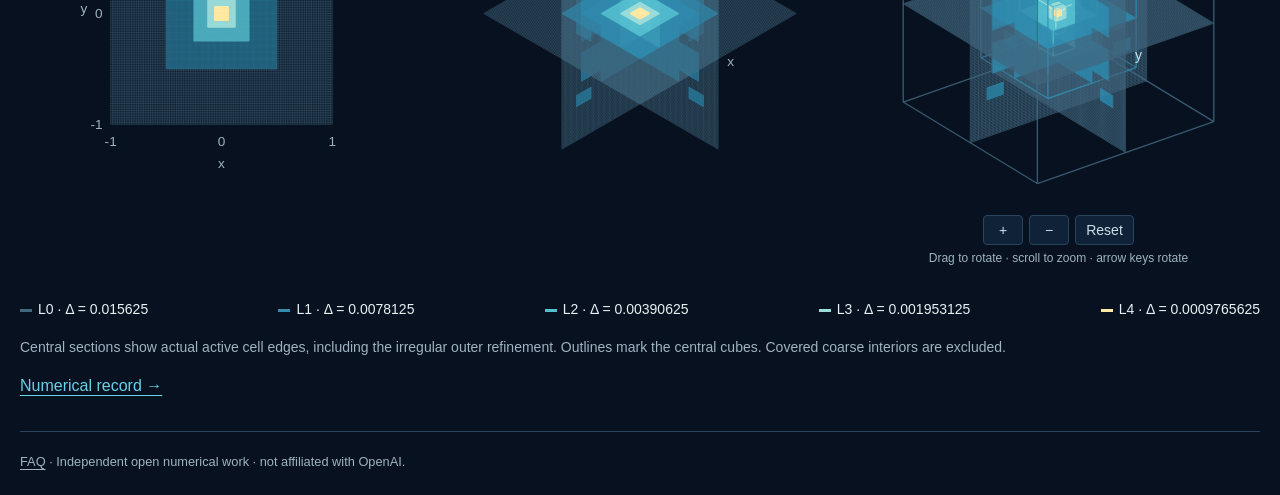
==== commit af74306b: "Publish completed Oliver simulation and remove older site media" ====
--- a/site/index.html
+++ b/site/index.html
@@ -10,8 +10,8 @@
     <meta name="theme-color" content="#07111f" />
     <title>From smooth flow to a singularity · Navier–Stokes Simulation</title>
     <link rel="icon" href="favicon.svg" type="image/svg+xml" />
-    <link rel="stylesheet" href="styles.css?v=detail-3d-1" />
-    <script type="module" src="best.js?v=kay-detail-1"></script>
+    <link rel="stylesheet" href="styles.css?v=outer-complete-2" />
+    <script type="module" src="best.js?v=outer-complete-2"></script>
   </head>
   <body>
     <a class="skip-link" href="#result">Skip to the simulation</a>
@@ -101,19 +101,22 @@
 
       </section>
 
-      <section class="big-numbers" id="result" aria-label="Simulation in numbers">
-        <div><p class="number-label">Active solver cells</p><p class="number-value" id="cell-count">9,437,184</p><p class="number-note" id="cell-grid">128³ base · 5 fixed levels · 2048³-equivalent core only</p></div>
+      <section class="measure latest-result" id="result" aria-labelledby="latest-title">
+        <p class="eyebrow">Completed September 23, 2026</p>
+        <h2 id="latest-title">The current simulation</h2>
+        <p>Oliver’s outer-refinement run starts at exact rest and reaches t = 0.995 in 5,510 steps. All 280 saved velocity and forcing states passed the completion audit.</p>
+        <p class="measure-note">A finite manufactured-force simulation. Core convergence and singularity formation remain unproven. <a href="results.html">Run details →</a></p>
+      </section>
+
+      <section class="big-numbers" aria-label="Simulation in numbers">
+        <div><p class="number-label">Active solver cells</p><p class="number-value" id="cell-count">10,810,304</p><p class="number-note" id="cell-grid">128³ base · outer bands · 2048³-equivalent core only</p></div>
         <div><p class="number-label">Saved frames from rest</p><p class="number-value" id="frame-count">280</p><p class="number-note">Complete · t = 0 to 0.995</p></div>
         <div><p class="number-label">Endpoint peak speed</p><p class="number-value" id="peak-speed">7.415</p><p class="number-note" id="speed-time">Model units · full-field diagnostic at t = 0.995</p></div>
       </section>
 
       <section class="measure featured-measure" aria-labelledby="flow-title">
         <h2 id="flow-title">How the fluid moves</h2>
-        <p class="measure-note">Our best completed run: Kay, from exact rest through t = 0.995. All 280 saved states are included. Choose the x–y / x–z / isometric row or the cutaway with a native-core close-up.</p>
-        <div class="view-switch" id="flow-switch" role="group" aria-label="Velocity presentation" hidden>
-          <button type="button" id="flow-views" aria-pressed="true" aria-controls="flow-video">Slices + 3D</button>
-          <button type="button" id="flow-detail" aria-pressed="false" aria-controls="flow-video">3D detail</button>
-        </div>
+        <p class="measure-note">Oliver’s completed run, from exact rest through t = 0.995. All 280 saved states are included. Fixed x–y and x–z slices sit beside an isometric view of the same native field.</p>
         <p class="measure-note" id="flow-view-note" aria-live="polite">Fixed planes: y = 0 and z = 0. No vector arrows.</p>
         <p class="media-pending" id="flow-pending">Loading the completed velocity movie.</p>
         <figure class="stream-movie three-view" id="flow-figure" hidden>
@@ -121,18 +124,14 @@
           <p class="plot-scroll-hint" id="flow-scroll-hint">Scroll sideways: x–y → x–z → isometric</p>
           <figcaption>
             <span>Velocity · <span data-clip-range>saved times</span></span>
-            <span class="media-links"><a id="flow-gif" href="media/kay-flow-views.gif" download>GIF ↓</a><a id="flow-mp4" href="media/kay-flow-views.mp4" download>MP4 ↓</a></span>
+            <span class="media-links"><a id="flow-gif" href="media/oliver-flow-views.gif?v=outer128" download>GIF ↓</a><a id="flow-mp4" href="media/oliver-flow-views.mp4?v=outer128" download>MP4 ↓</a></span>
           </figcaption>
         </figure>
-        <p class="measure-note">Switch views at the same saved time. The 3D detail view cuts through the speed volume and magnifies circulation in the native core. Cameras and scales stay fixed; no intermediate states are invented. Use fullscreen or download the MP4 for the clearest view. <a href="rendering-3d.html">Rendering details →</a></p>
+        <p class="measure-note">Cameras, slice planes, and color scales stay fixed across all saved states. The 3D surfaces reconstruct native magnitudes for display; no intermediate times are invented. Use fullscreen or download the MP4 for the clearest view. <a href="rendering-3d.html">Rendering details →</a></p>
       </section>
       <section class="measure" aria-labelledby="force-title">
         <h2 id="force-title">The force driving it</h2>
-        <p class="measure-note">The applied force at the same saved times. Choose the x–y / x–z / isometric row or the cutaway and native-core volume. Force uses its own fixed scales.</p>
-        <div class="view-switch" id="force-switch" role="group" aria-label="Force presentation" hidden>
-          <button type="button" id="force-views" aria-pressed="true" aria-controls="force-video">Slices + 3D</button>
-          <button type="button" id="force-detail" aria-pressed="false" aria-controls="force-video">3D detail</button>
-        </div>
+        <p class="measure-note">The applied force at the same saved times and fixed planes as the velocity movie. Force uses its own fixed color scale and surface thresholds.</p>
         <p class="measure-note" id="force-view-note" aria-live="polite">Fixed planes: y = 0 and z = 0. No vector arrows.</p>
         <p class="media-pending" id="force-pending">Loading the completed forcing movie.</p>
         <figure class="stream-movie three-view" id="force-figure" hidden>
@@ -140,26 +139,26 @@
           <p class="plot-scroll-hint" id="force-scroll-hint">Scroll sideways: x–y → x–z → isometric</p>
           <figcaption>
             <span>Force magnitude · <span data-clip-range>saved times</span></span>
-            <span class="media-links"><a id="force-gif" href="media/kay-force-views.gif" download>GIF ↓</a><a id="force-mp4" href="media/kay-force-views.mp4" download>MP4 ↓</a></span>
+            <span class="media-links"><a id="force-gif" href="media/oliver-force-views.gif?v=outer128" download>GIF ↓</a><a id="force-mp4" href="media/oliver-force-views.mp4?v=outer128" download>MP4 ↓</a></span>
           </figcaption>
         </figure>
       </section>
       <section class="measure" aria-labelledby="mesh-title">
         <h2 id="mesh-title">The mesh beneath the motion</h2>
-        <p class="measure-note">A 128³ base covers the full periodic box. Four fixed nested cubes refine the core, reaching 2048³-equivalent spacing only inside the innermost cube. The hierarchy stores 10,485,760 cells; 9,437,184 remain active after covered coarse cells are excluded.</p>
+        <p class="measure-note">A 128³ base covers the full periodic box. Four fixed nested cubes refine the core, and 27 outer bands add resolution around the wider flow. The innermost cube reaches 2048³-equivalent spacing. The hierarchy stores 12,055,040 cells; 10,810,304 remain active after covered coarse cells are excluded.</p>
         <div class="plot-viewport mesh-row-viewport" tabindex="0" role="region" aria-label="Mesh row: x-y, isometric, rotatable whole mesh; scroll horizontally on narrow screens">
           <div class="mesh-row">
             <figure>
               <h3>x–y slice · z = 0</h3>
-              <img src="media/mesh-xy.svg?v=kay128" width="800" height="800" loading="lazy" alt="Active native cell edges in the central x-y slice; covered coarse interiors excluded." />
+              <img src="media/mesh-xy.svg?v=outer128" width="800" height="800" loading="lazy" alt="Active native cell edges in the central x-y slice; covered coarse interiors excluded." />
             </figure>
             <figure>
               <h3>Isometric</h3>
-              <img src="media/mesh-isometric.svg?v=kay128" width="800" height="800" loading="lazy" alt="Isometric view of three central sections through the active native cells." />
+              <img src="media/mesh-isometric.svg?v=outer128" width="800" height="800" loading="lazy" alt="Isometric view of three central sections through the active native cells." />
             </figure>
             <figure>
               <h3>Whole mesh · rotate</h3>
-              <iframe src="mesh-explorer.html?embed=whole&amp;v=kay128" title="Rotatable whole native mesh" loading="lazy" sandbox="allow-scripts allow-same-origin"></iframe>
+              <iframe src="mesh-explorer.html?embed=whole&amp;v=outer128" title="Rotatable whole native mesh" loading="lazy" sandbox="allow-scripts allow-same-origin"></iframe>
             </figure>
           </div>
         </div>
@@ -171,15 +170,8 @@
           <span style="--level: #9bddd9">L3 · Δ = 0.001953125</span>
           <span style="--level: #ffe8a3">L4 · Δ = 0.0009765625</span>
         </div>
-        <p class="measure-note">Central sections show actual active cell edges; outlines mark the refinement regions. Covered coarse interiors are excluded.</p>
-        <details class="grid-schematic"><summary>Refinement-region schematic</summary>
-          <figure class="stream-movie mesh-diagram">
-            <div class="plot-viewport" tabindex="0" role="region" aria-label="Refinement regions; scroll horizontally on narrow screens"><img src="media/kay-mesh.svg" width="720" height="432" loading="lazy" alt="Five fixed refinement regions centered in the full box: half-widths 1, 0.5, 0.25, 0.125 and 0.0625. Core spacing is 0.0009765625 model length units. Region boundaries, not individual cells, are drawn." /></div>
-            <p class="plot-scroll-hint">Scroll sideways to see the refinement levels →</p>
-            <figcaption><span>Fixed refinement regions · not individual cells</span><a href="media/kay-mesh.svg" download>SVG ↓</a></figcaption>
-          </figure>
-        </details>
-        <p class="archive-link"><a href="results.html">Earlier runs and numerical record →</a></p>
+        <p class="measure-note">Central sections show actual active cell edges, including the irregular outer refinement. Outlines mark the central cubes. Covered coarse interiors are excluded.</p>
+        <p class="archive-link"><a href="results.html">Numerical record →</a></p>
       </section>
     </main>
 
--- a/site/styles.css
+++ b/site/styles.css
@@ -215,6 +215,10 @@
 .measure h2 { margin: 0; font-size: 1.25rem; font-weight: 600; }
 .measure-note, .grid-note { color: var(--muted); font-size: 0.875rem; }
 .measure-note { margin: 0.3rem 0 0; }
+.latest-result { margin-bottom: 1.5rem; }
+.latest-result > .eyebrow { margin-top: 0; }
+.latest-result h2 { font-size: clamp(1.4rem, 3vw, 1.9rem); }
+.latest-result > p { max-width: 76ch; }
 
 .docs-hero {
   max-width: 52rem;
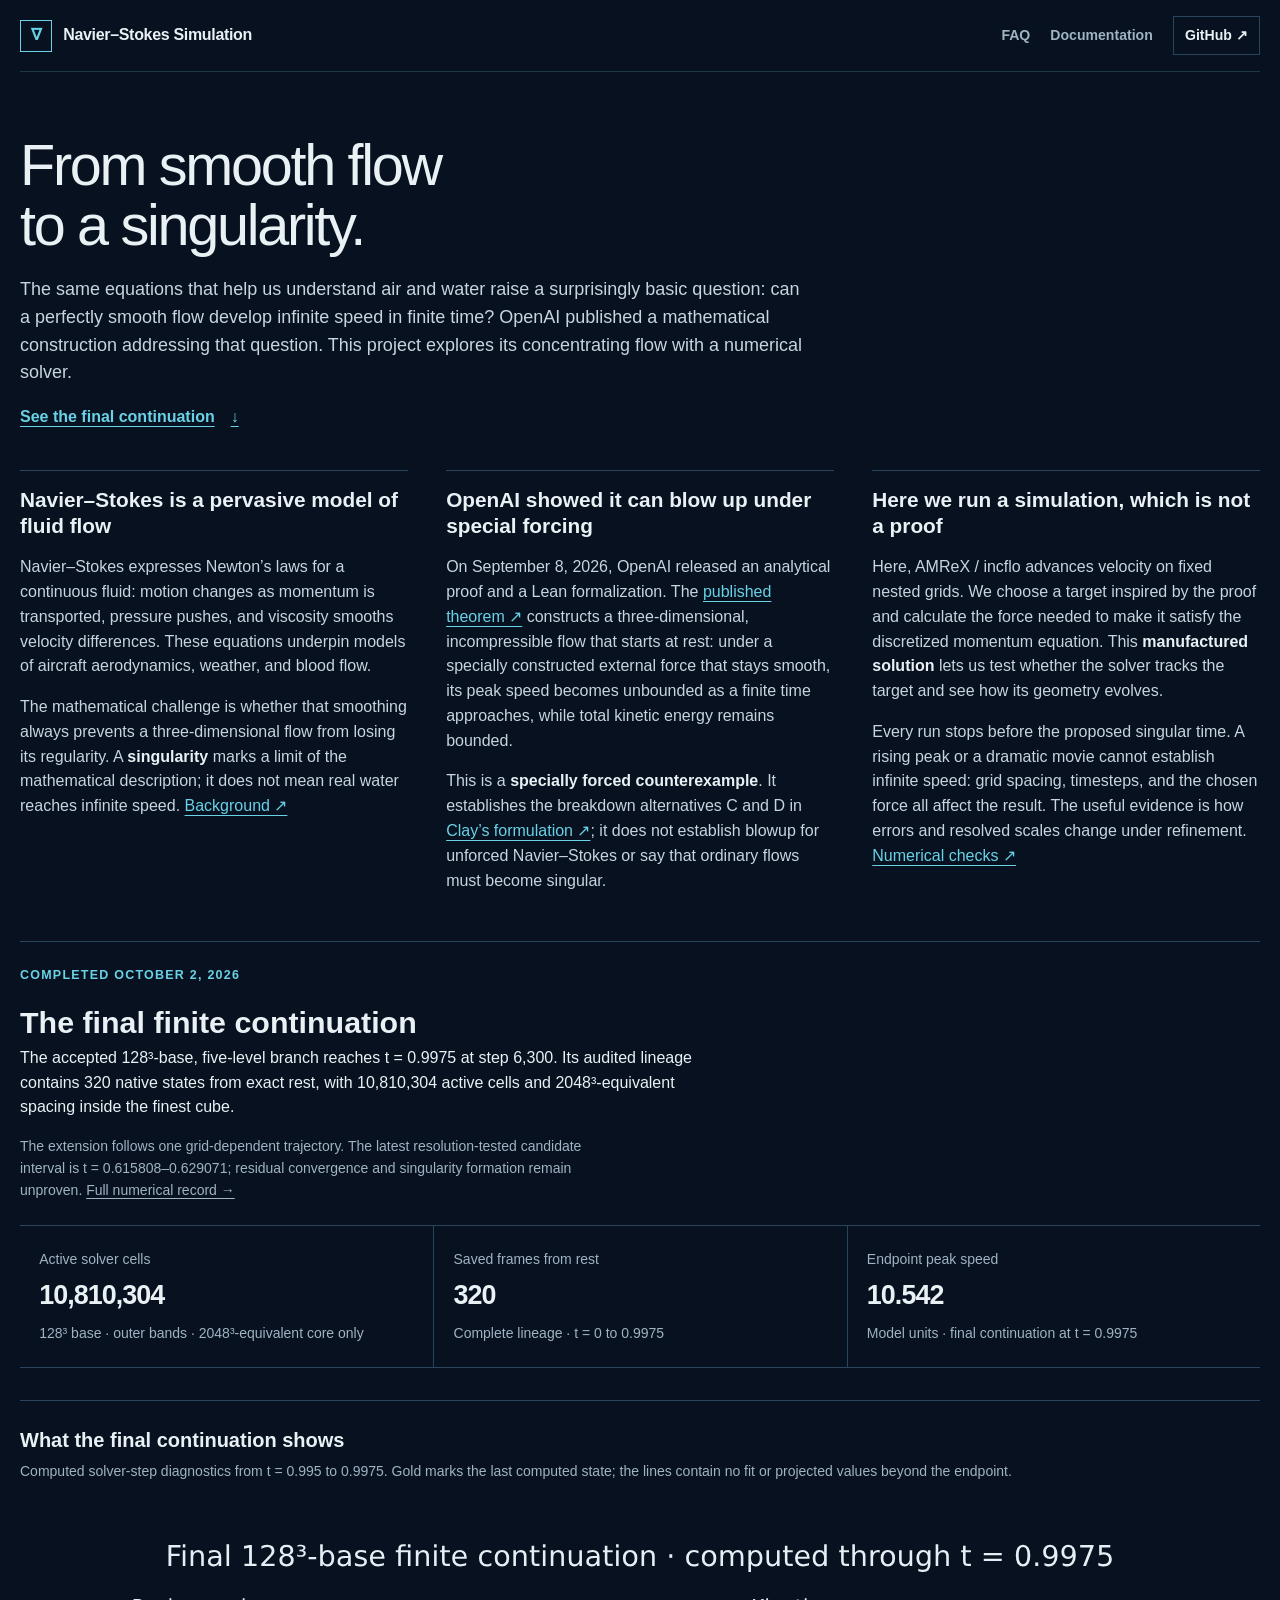
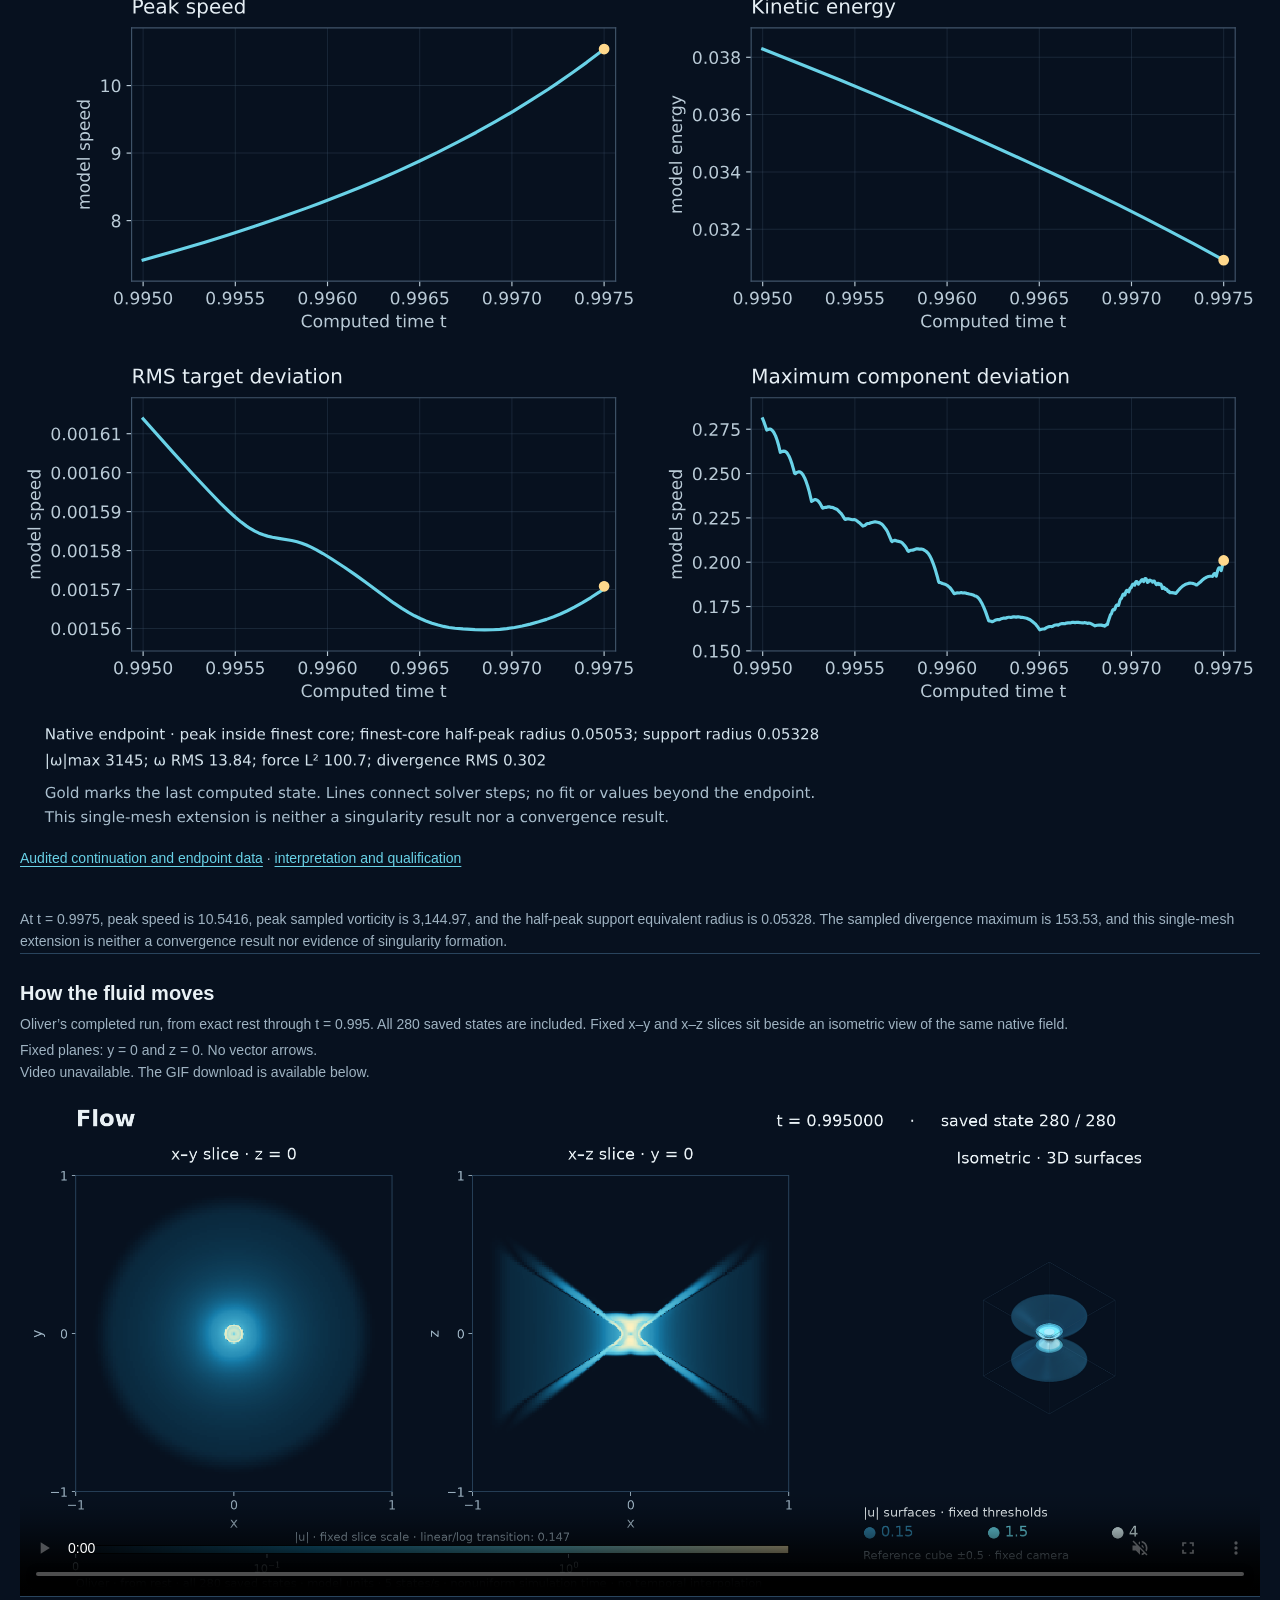
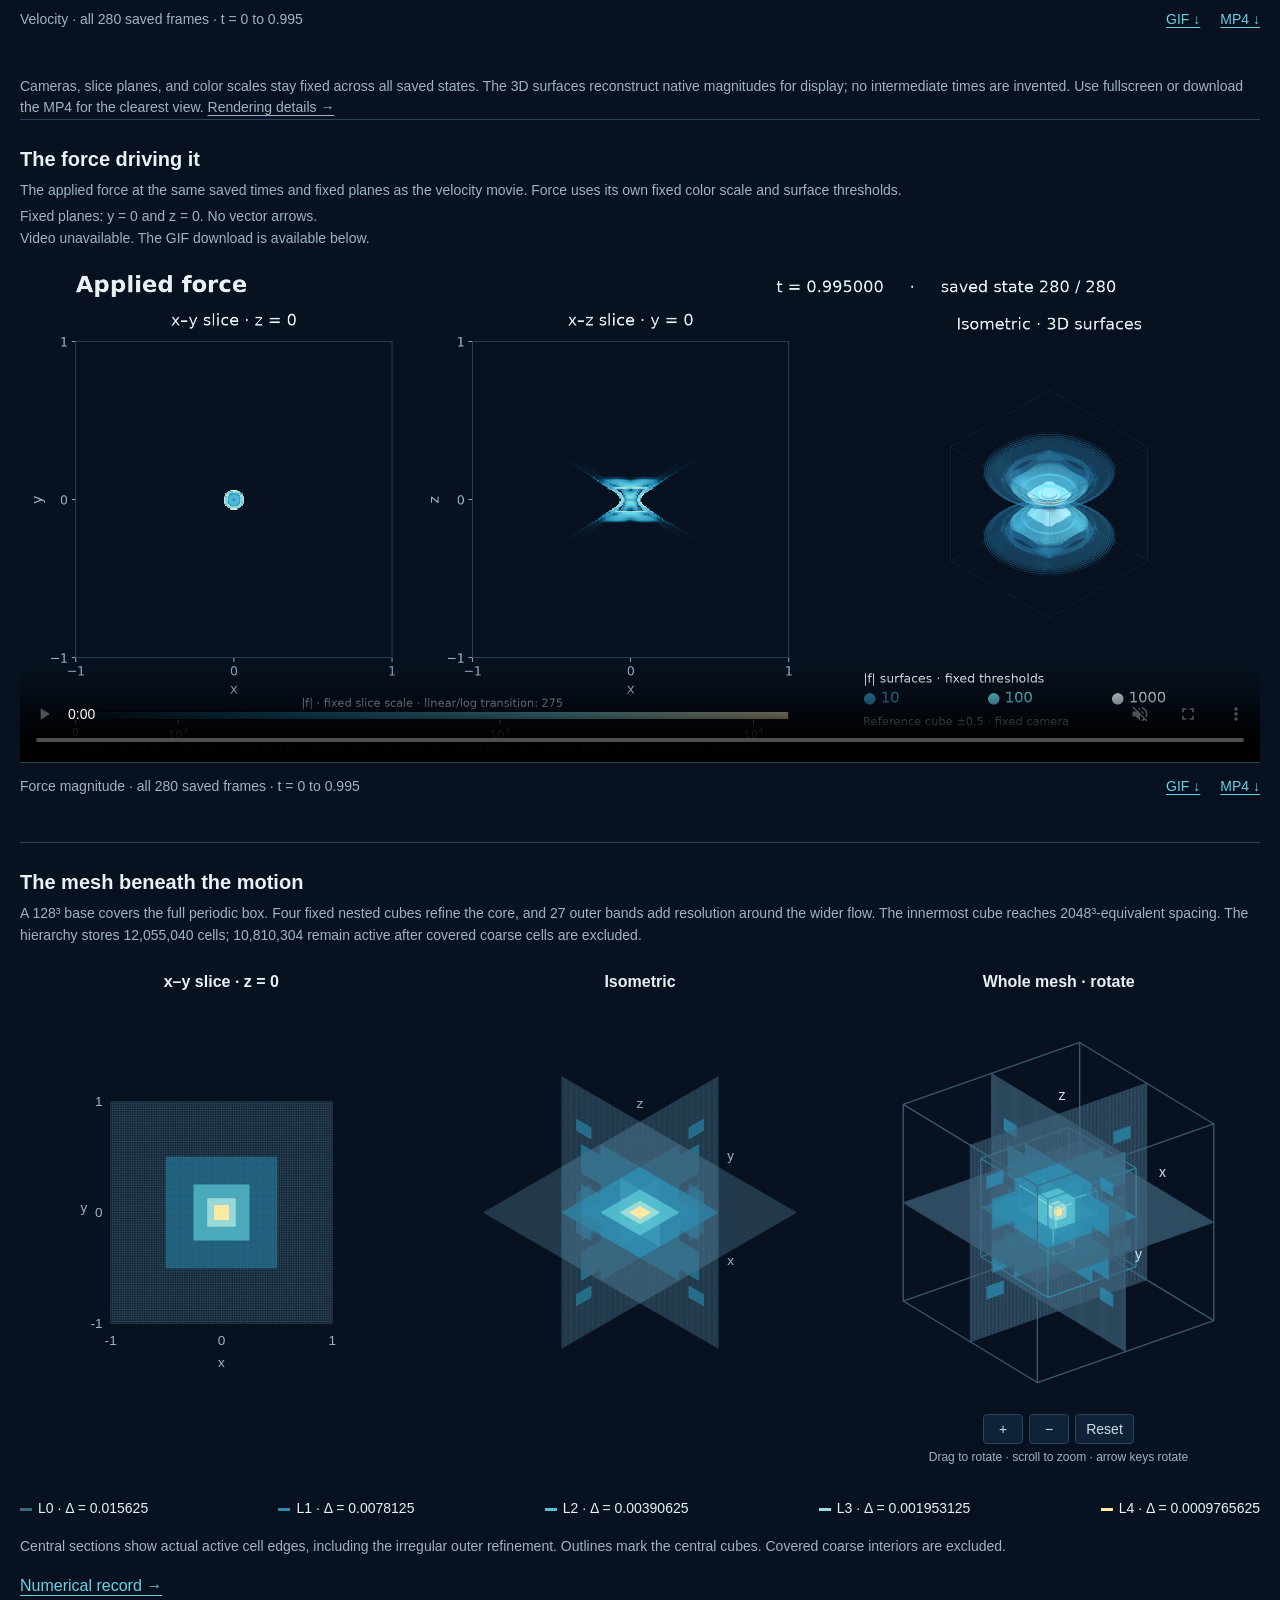
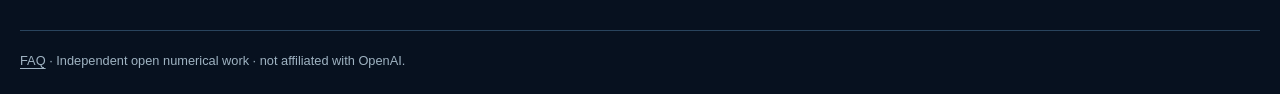
==== commit ce9d5aeb: "Feature final continuation on homepage" ====
--- a/site/index.html
+++ b/site/index.html
@@ -41,7 +41,7 @@
           construction addressing that question. This project explores its
           concentrating flow with a numerical solver.
         </p>
-        <a class="intro-jump" href="#result">Watch the current simulation <span aria-hidden="true">↓</span></a>
+        <a class="intro-jump" href="#result">See the final continuation <span aria-hidden="true">↓</span></a>
 
         <div class="context-grid">
           <section aria-labelledby="why-ns">
@@ -102,16 +102,27 @@
       </section>
 
       <section class="measure latest-result" id="result" aria-labelledby="latest-title">
-        <p class="eyebrow">Completed September 23, 2026</p>
-        <h2 id="latest-title">The current simulation</h2>
-        <p>Oliver’s outer-refinement run starts at exact rest and reaches t = 0.995 in 5,510 steps. All 280 saved velocity and forcing states passed the completion audit.</p>
-        <p class="measure-note">A finite manufactured-force simulation. Core convergence and singularity formation remain unproven. <a href="results.html">Run details →</a></p>
+        <p class="eyebrow">Completed October 2, 2026</p>
+        <h2 id="latest-title">The final finite continuation</h2>
+        <p>The accepted 128³-base, five-level branch reaches t = 0.9975 at step 6,300. Its audited lineage contains 320 native states from exact rest, with 10,810,304 active cells and 2048³-equivalent spacing inside the finest cube.</p>
+        <p class="measure-note">The extension follows one grid-dependent trajectory. The latest resolution-tested candidate interval is t = 0.615808–0.629071; residual convergence and singularity formation remain unproven. <a href="results.html">Full numerical record →</a></p>
       </section>
 
       <section class="big-numbers" aria-label="Simulation in numbers">
         <div><p class="number-label">Active solver cells</p><p class="number-value" id="cell-count">10,810,304</p><p class="number-note" id="cell-grid">128³ base · outer bands · 2048³-equivalent core only</p></div>
-        <div><p class="number-label">Saved frames from rest</p><p class="number-value" id="frame-count">280</p><p class="number-note">Complete · t = 0 to 0.995</p></div>
-        <div><p class="number-label">Endpoint peak speed</p><p class="number-value" id="peak-speed">7.415</p><p class="number-note" id="speed-time">Model units · full-field diagnostic at t = 0.995</p></div>
+        <div><p class="number-label">Saved frames from rest</p><p class="number-value" id="frame-count">320</p><p class="number-note">Complete lineage · t = 0 to 0.9975</p></div>
+        <div><p class="number-label">Endpoint peak speed</p><p class="number-value" id="peak-speed">10.542</p><p class="number-note" id="speed-time">Model units · final continuation at t = 0.9975</p></div>
+      </section>
+
+      <section class="measure featured-measure" aria-labelledby="final-figure-title">
+        <h2 id="final-figure-title">What the final continuation shows</h2>
+        <p class="measure-note">Computed solver-step diagnostics from t = 0.995 to 0.9975. Gold marks the last computed state; the lines contain no fit or projected values beyond the endpoint.</p>
+        <figure class="evidence-figure" id="final-continuation-figure">
+          <div class="plot-viewport" tabindex="0" role="region" aria-label="Final finite continuation figure; scroll horizontally on narrow screens"><img src="media/final-continuation.svg" width="1152" height="864" alt="Four computed diagnostic histories through t = 0.9975, followed by a native endpoint summary for core location, support radius, vorticity, force, and divergence. No values are fitted beyond the endpoint." /></div>
+          <p class="plot-scroll-hint">Scroll sideways to inspect all four continuation panels.</p>
+          <figcaption><a href="data/final-continuation.json">Audited continuation and endpoint data</a> · <a href="results.html#final-continuation">interpretation and qualification</a></figcaption>
+        </figure>
+        <p class="measure-note">At t = 0.9975, peak speed is 10.5416, peak sampled vorticity is 3,144.97, and the half-peak support equivalent radius is 0.05328. The sampled divergence maximum is 153.53, and this single-mesh extension is neither a convergence result nor evidence of singularity formation.</p>
       </section>
 
       <section class="measure featured-measure" aria-labelledby="flow-title">
--- a/site/styles.css
+++ b/site/styles.css
@@ -438,6 +438,10 @@
 .mesh-diagram img { display: block; width: 720px; height: auto; }
 .plot-viewport { overflow-x: auto; overscroll-behavior-x: contain; }
 .plot-scroll-hint { display: none; margin: 0.5rem 0; color: var(--muted); font-size: 0.875rem; }
+.evidence-figure { margin: 1.5rem 0 2.5rem; }
+.evidence-figure img { display: block; width: 100%; min-width: 900px; height: auto; }
+.evidence-figure figcaption { margin-top: 0.7rem; color: var(--muted); font-size: 0.875rem; }
+.evidence-figure figcaption a { color: var(--cyan); }
 #mesh-3d { height: clamp(540px, calc(100vw + 170px), 760px); }
 @media (max-width: 751px) { .plot-scroll-hint { display: block; } }
 @media (max-width: 1032px) { .three-view .plot-scroll-hint { display: block; } }
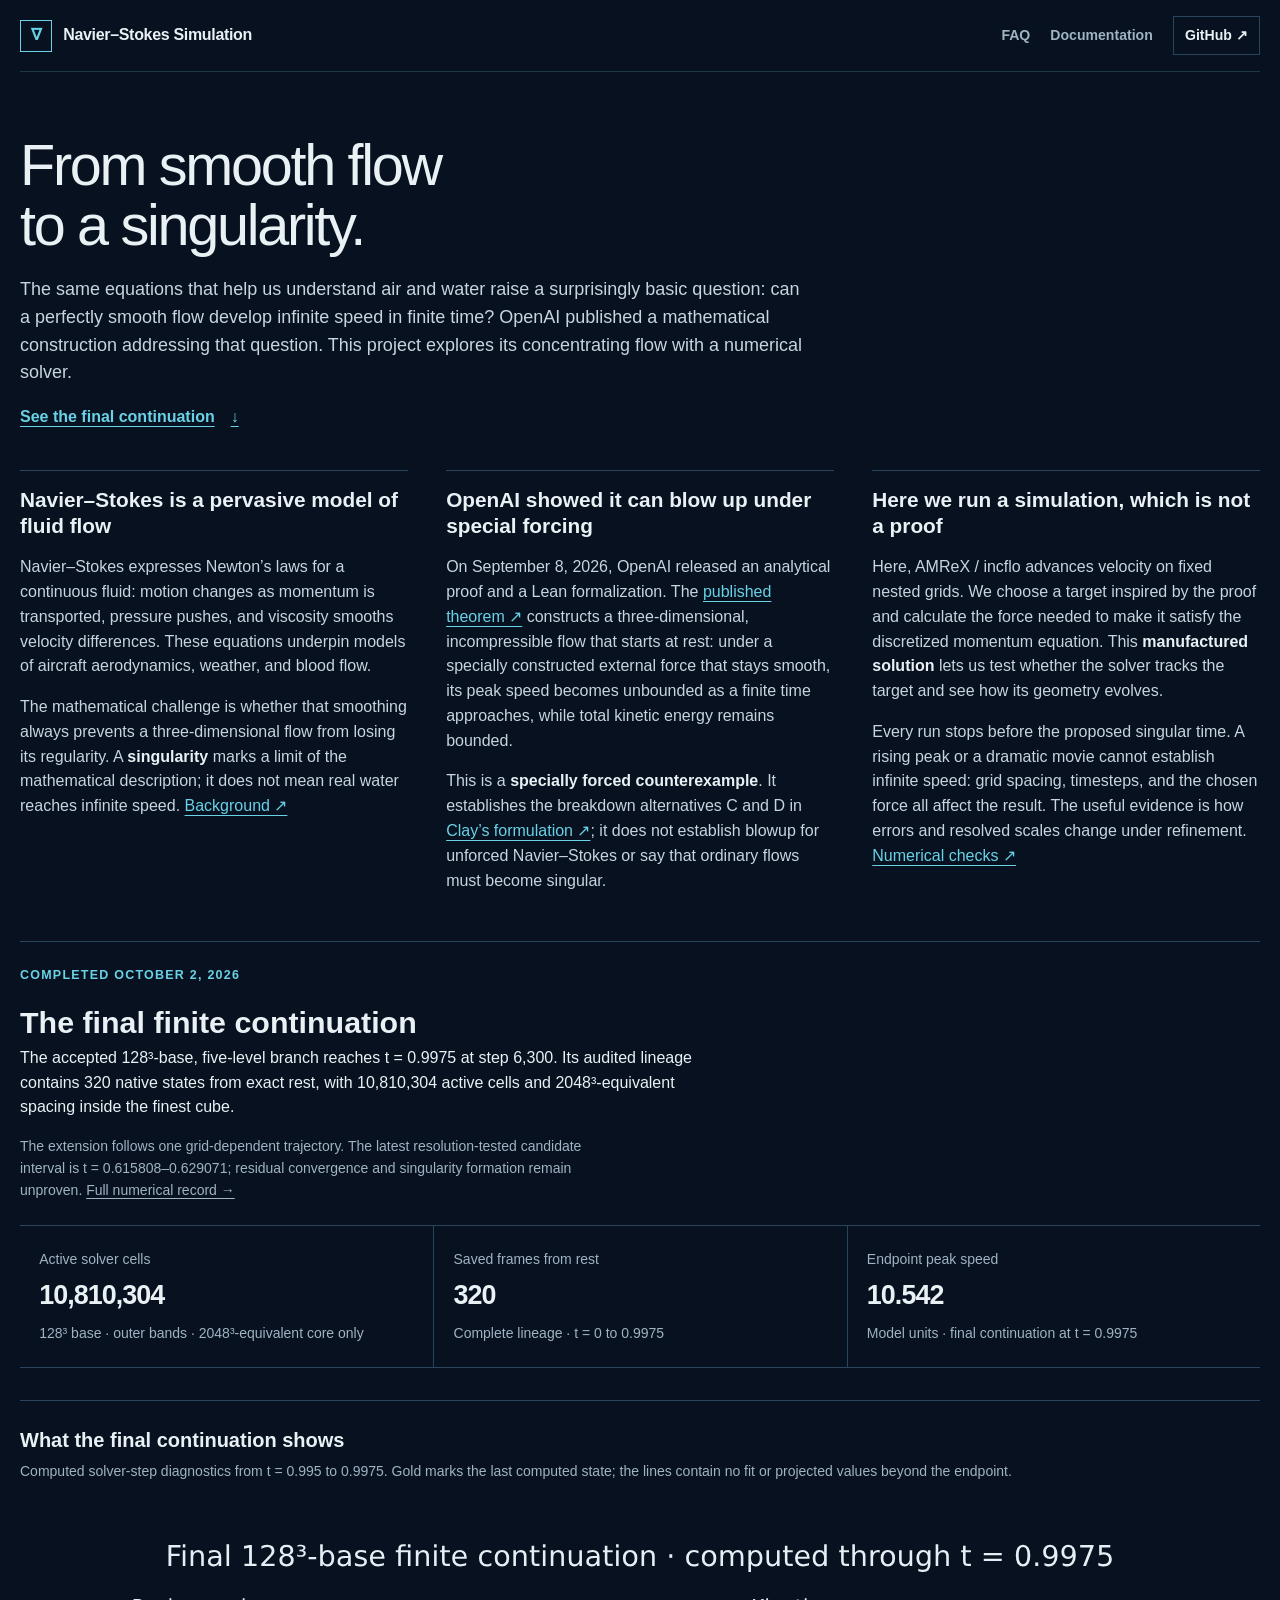
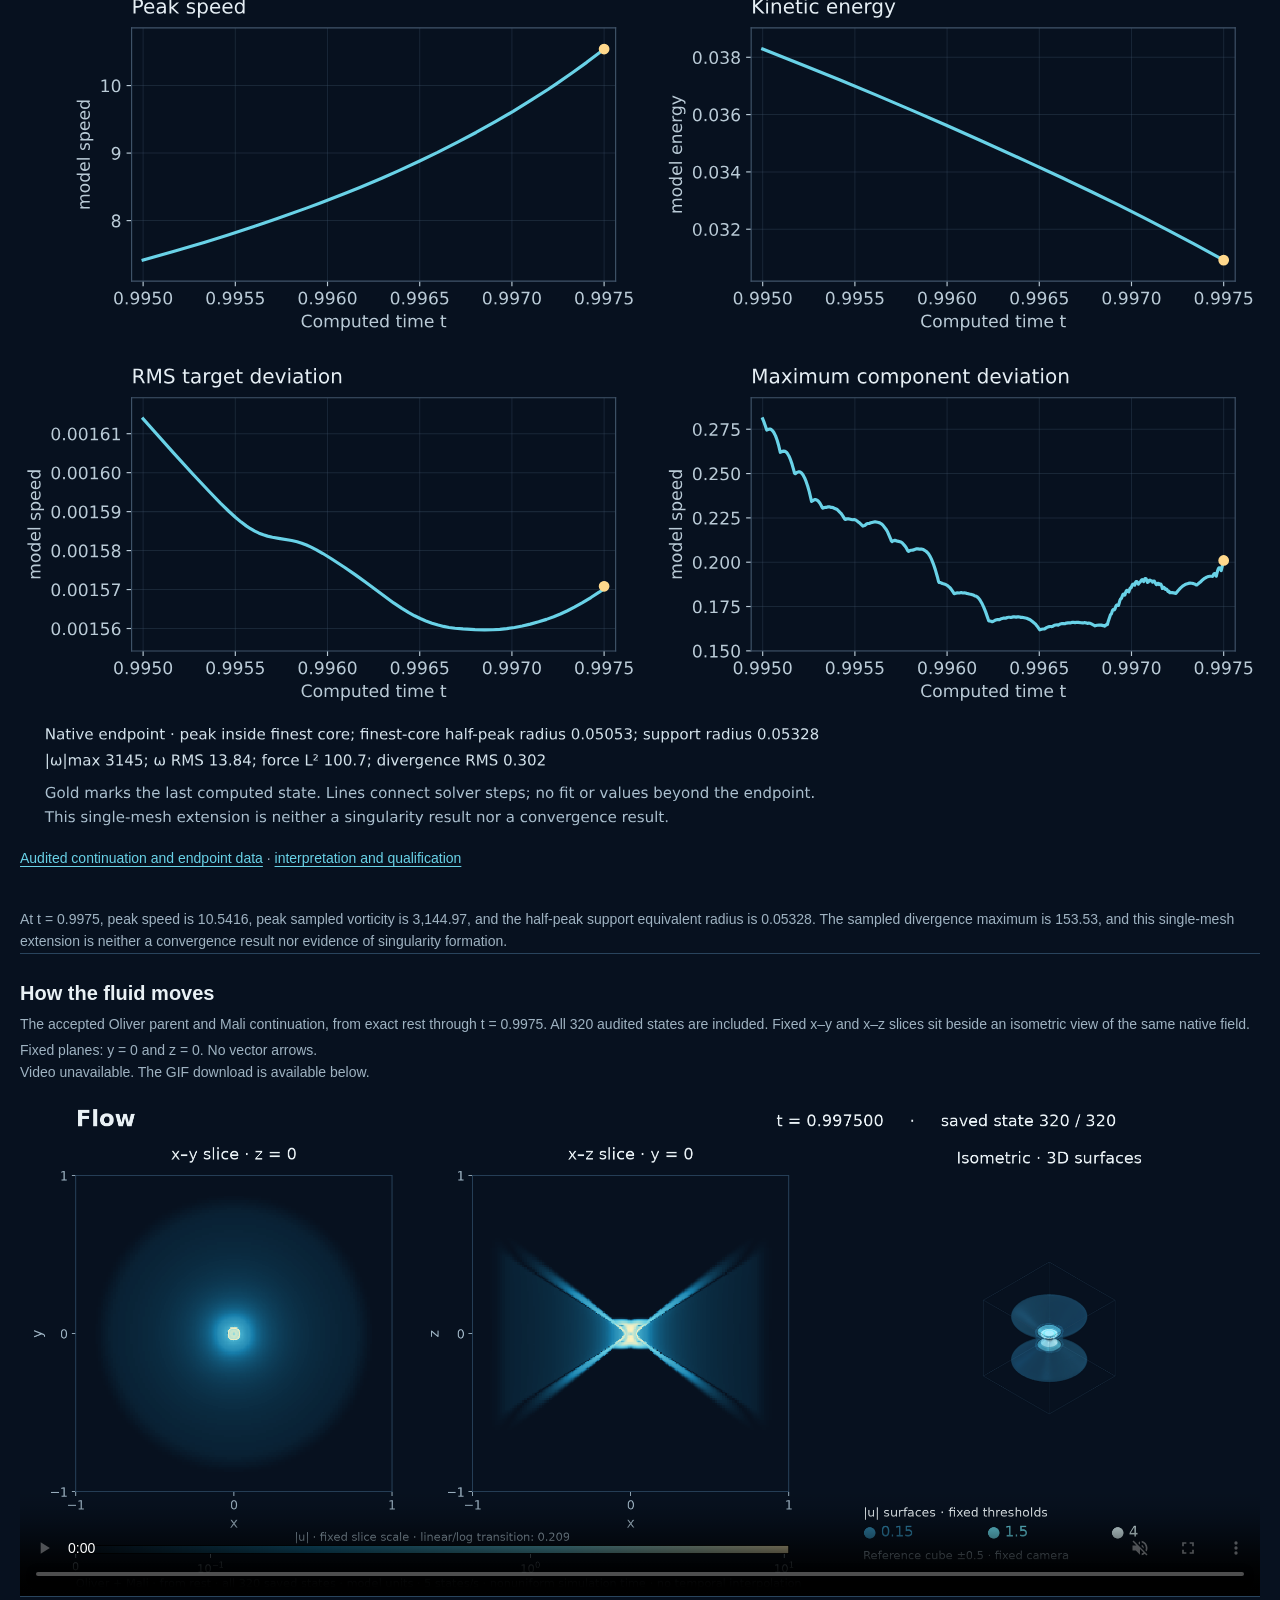
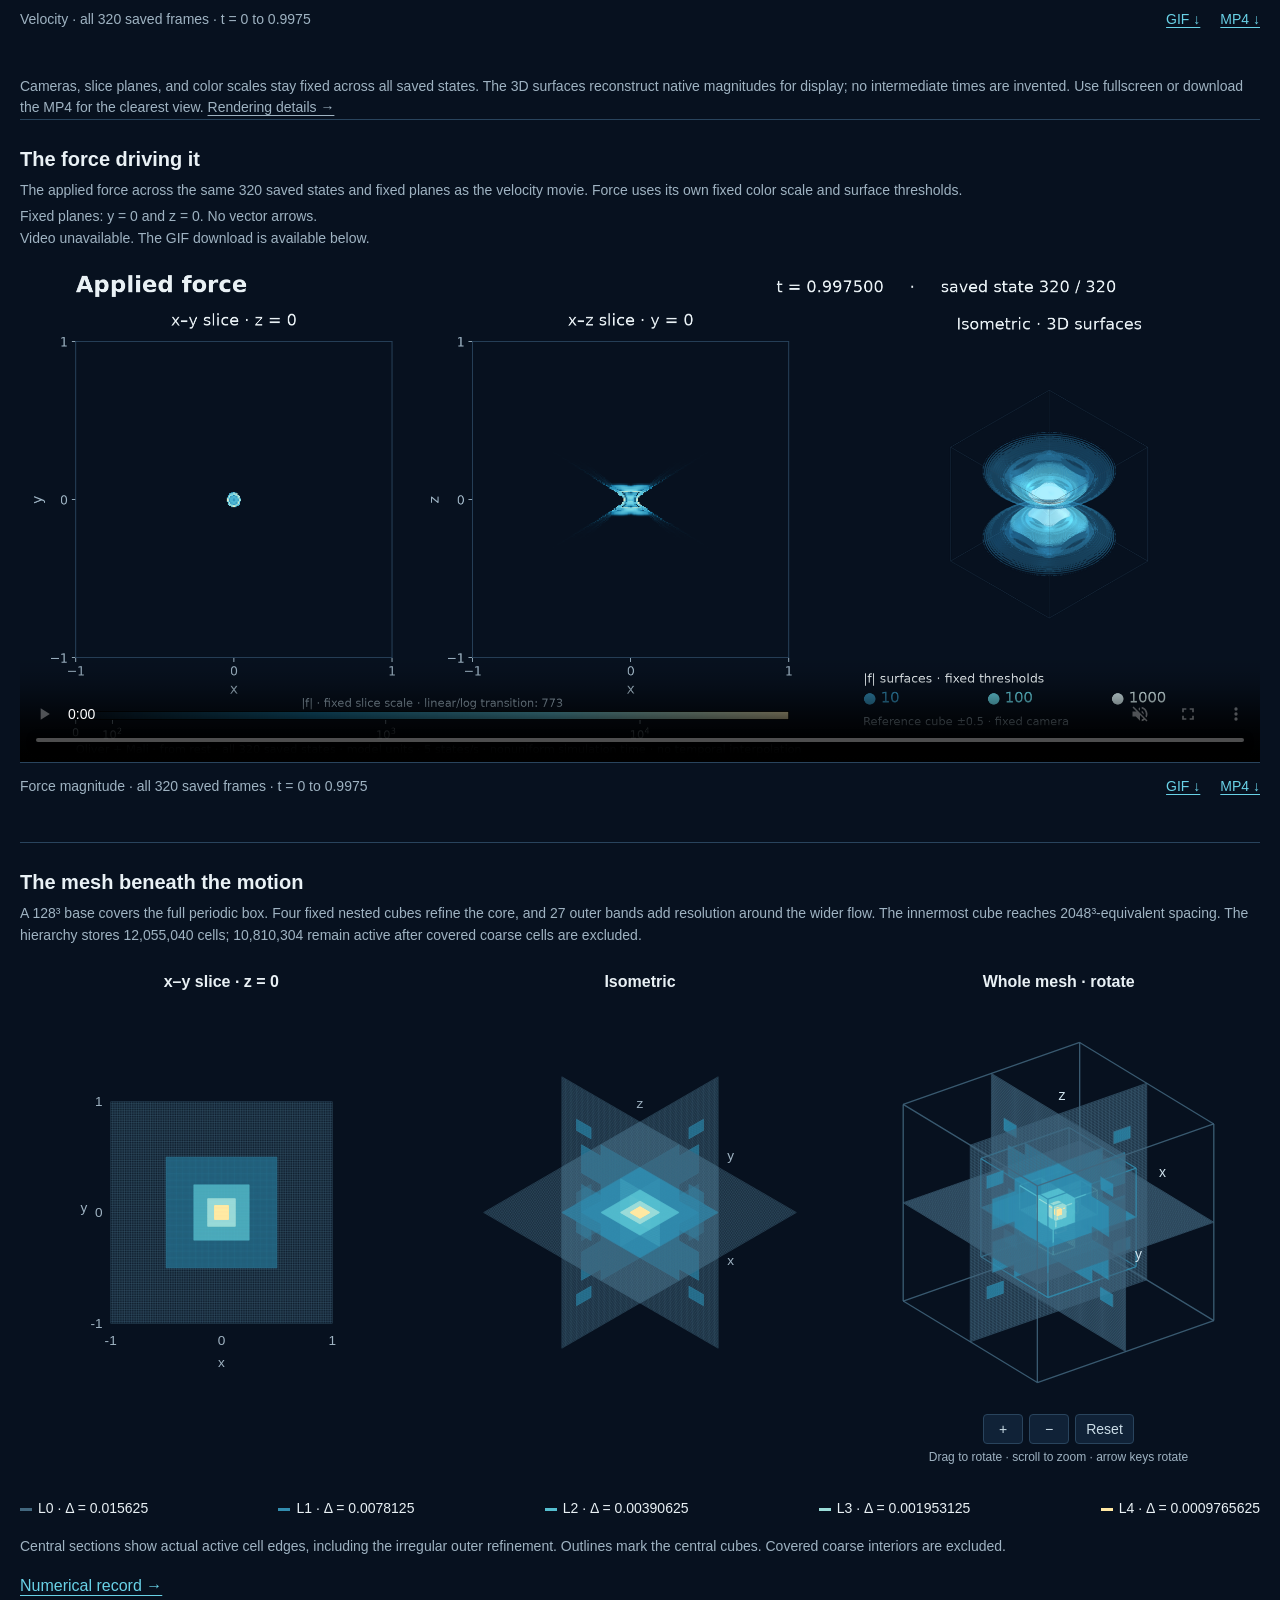
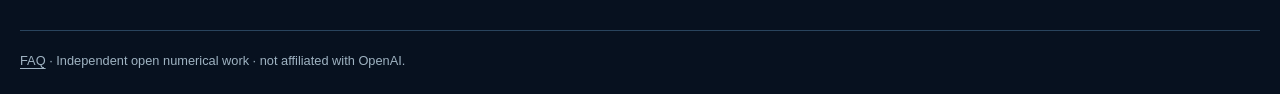
==== commit 5f1e395d: "Publish final three-view continuation" ====
--- a/site/index.html
+++ b/site/index.html
@@ -11,7 +11,7 @@
     <title>From smooth flow to a singularity · Navier–Stokes Simulation</title>
     <link rel="icon" href="favicon.svg" type="image/svg+xml" />
     <link rel="stylesheet" href="styles.css?v=outer-complete-2" />
-    <script type="module" src="best.js?v=outer-complete-2"></script>
+    <script type="module" src="best.js?v=final-continuation-1"></script>
   </head>
   <body>
     <a class="skip-link" href="#result">Skip to the simulation</a>
@@ -127,7 +127,7 @@
 
       <section class="measure featured-measure" aria-labelledby="flow-title">
         <h2 id="flow-title">How the fluid moves</h2>
-        <p class="measure-note">Oliver’s completed run, from exact rest through t = 0.995. All 280 saved states are included. Fixed x–y and x–z slices sit beside an isometric view of the same native field.</p>
+        <p class="measure-note">The accepted Oliver parent and Mali continuation, from exact rest through t = 0.9975. All 320 audited states are included. Fixed x–y and x–z slices sit beside an isometric view of the same native field.</p>
         <p class="measure-note" id="flow-view-note" aria-live="polite">Fixed planes: y = 0 and z = 0. No vector arrows.</p>
         <p class="media-pending" id="flow-pending">Loading the completed velocity movie.</p>
         <figure class="stream-movie three-view" id="flow-figure" hidden>
@@ -135,14 +135,14 @@
           <p class="plot-scroll-hint" id="flow-scroll-hint">Scroll sideways: x–y → x–z → isometric</p>
           <figcaption>
             <span>Velocity · <span data-clip-range>saved times</span></span>
-            <span class="media-links"><a id="flow-gif" href="media/oliver-flow-views.gif?v=outer128" download>GIF ↓</a><a id="flow-mp4" href="media/oliver-flow-views.mp4?v=outer128" download>MP4 ↓</a></span>
+            <span class="media-links"><a id="flow-gif" href="media/oliver-mali-flow-views.gif?v=final320" download>GIF ↓</a><a id="flow-mp4" href="media/oliver-mali-flow-views.mp4?v=final320" download>MP4 ↓</a></span>
           </figcaption>
         </figure>
         <p class="measure-note">Cameras, slice planes, and color scales stay fixed across all saved states. The 3D surfaces reconstruct native magnitudes for display; no intermediate times are invented. Use fullscreen or download the MP4 for the clearest view. <a href="rendering-3d.html">Rendering details →</a></p>
       </section>
       <section class="measure" aria-labelledby="force-title">
         <h2 id="force-title">The force driving it</h2>
-        <p class="measure-note">The applied force at the same saved times and fixed planes as the velocity movie. Force uses its own fixed color scale and surface thresholds.</p>
+        <p class="measure-note">The applied force across the same 320 saved states and fixed planes as the velocity movie. Force uses its own fixed color scale and surface thresholds.</p>
         <p class="measure-note" id="force-view-note" aria-live="polite">Fixed planes: y = 0 and z = 0. No vector arrows.</p>
         <p class="media-pending" id="force-pending">Loading the completed forcing movie.</p>
         <figure class="stream-movie three-view" id="force-figure" hidden>
@@ -150,7 +150,7 @@
           <p class="plot-scroll-hint" id="force-scroll-hint">Scroll sideways: x–y → x–z → isometric</p>
           <figcaption>
             <span>Force magnitude · <span data-clip-range>saved times</span></span>
-            <span class="media-links"><a id="force-gif" href="media/oliver-force-views.gif?v=outer128" download>GIF ↓</a><a id="force-mp4" href="media/oliver-force-views.mp4?v=outer128" download>MP4 ↓</a></span>
+            <span class="media-links"><a id="force-gif" href="media/oliver-mali-force-views.gif?v=final320" download>GIF ↓</a><a id="force-mp4" href="media/oliver-mali-force-views.mp4?v=final320" download>MP4 ↓</a></span>
           </figcaption>
         </figure>
       </section>
